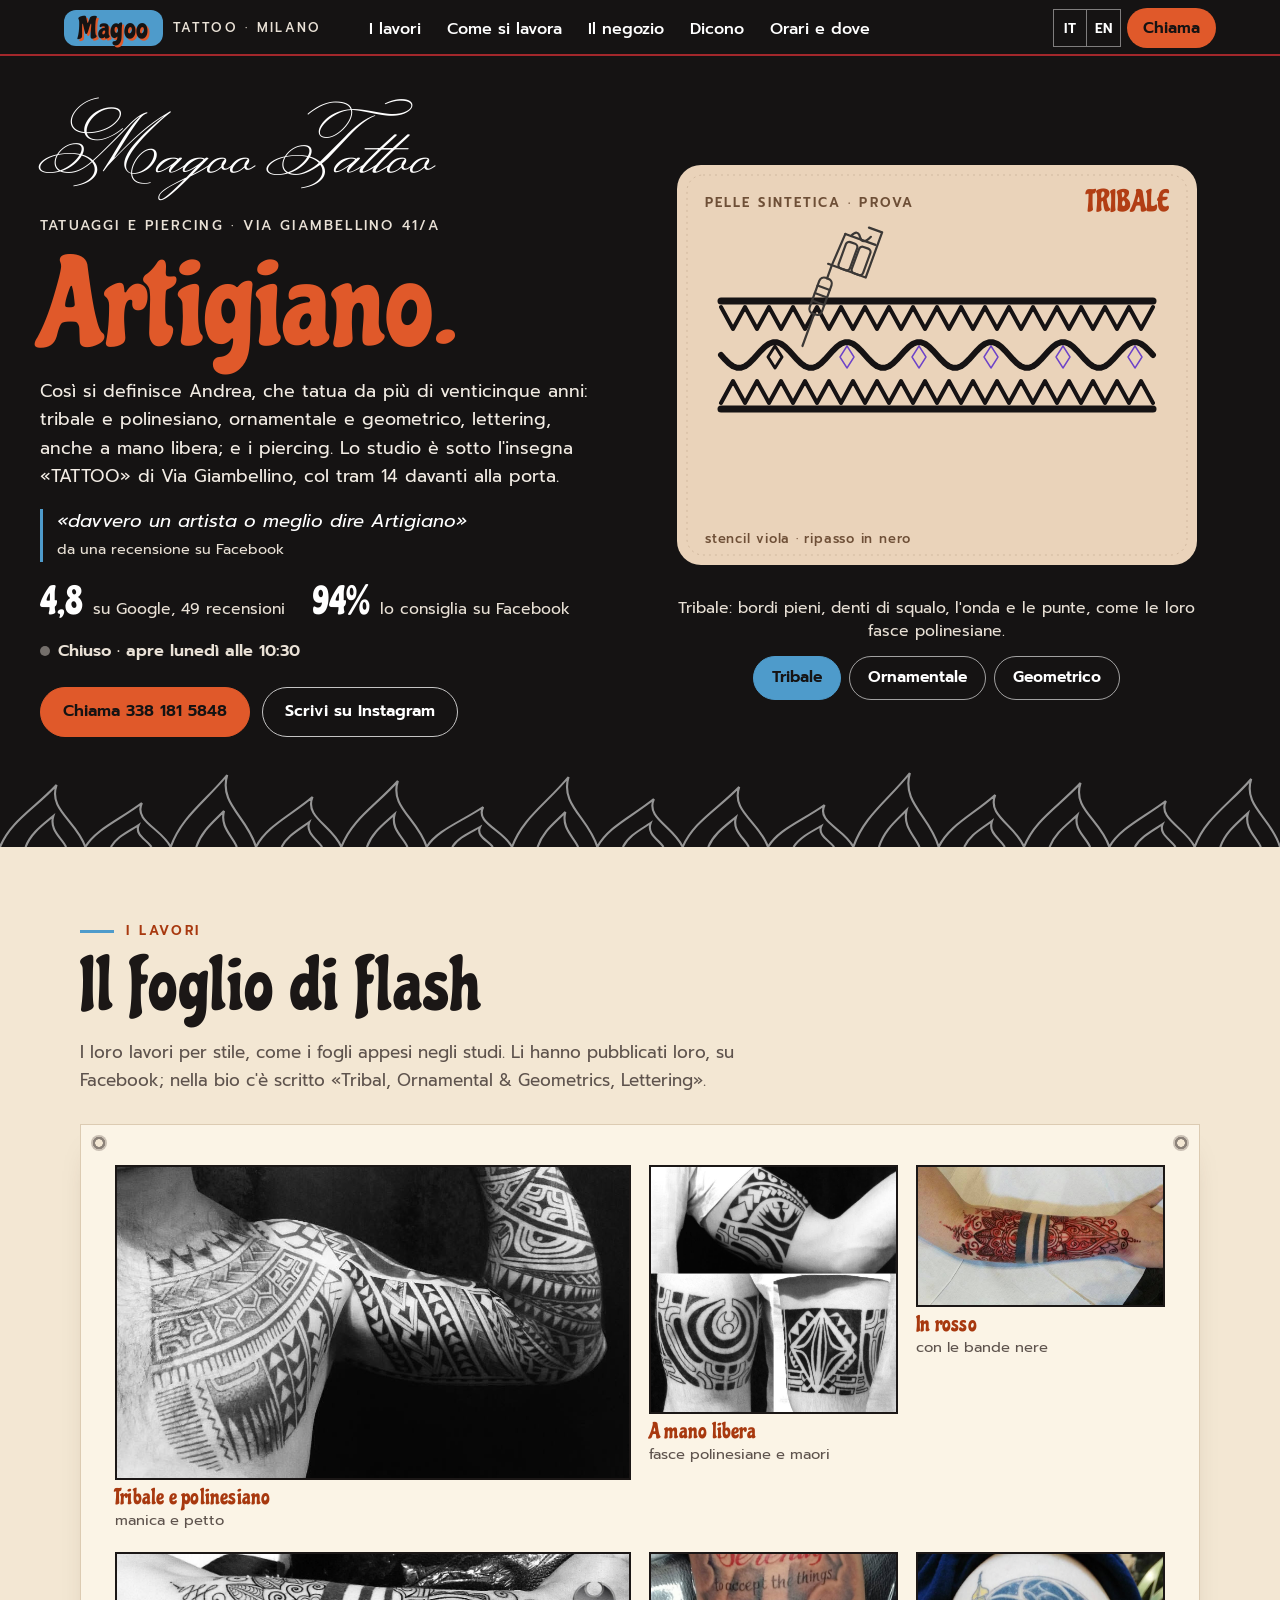
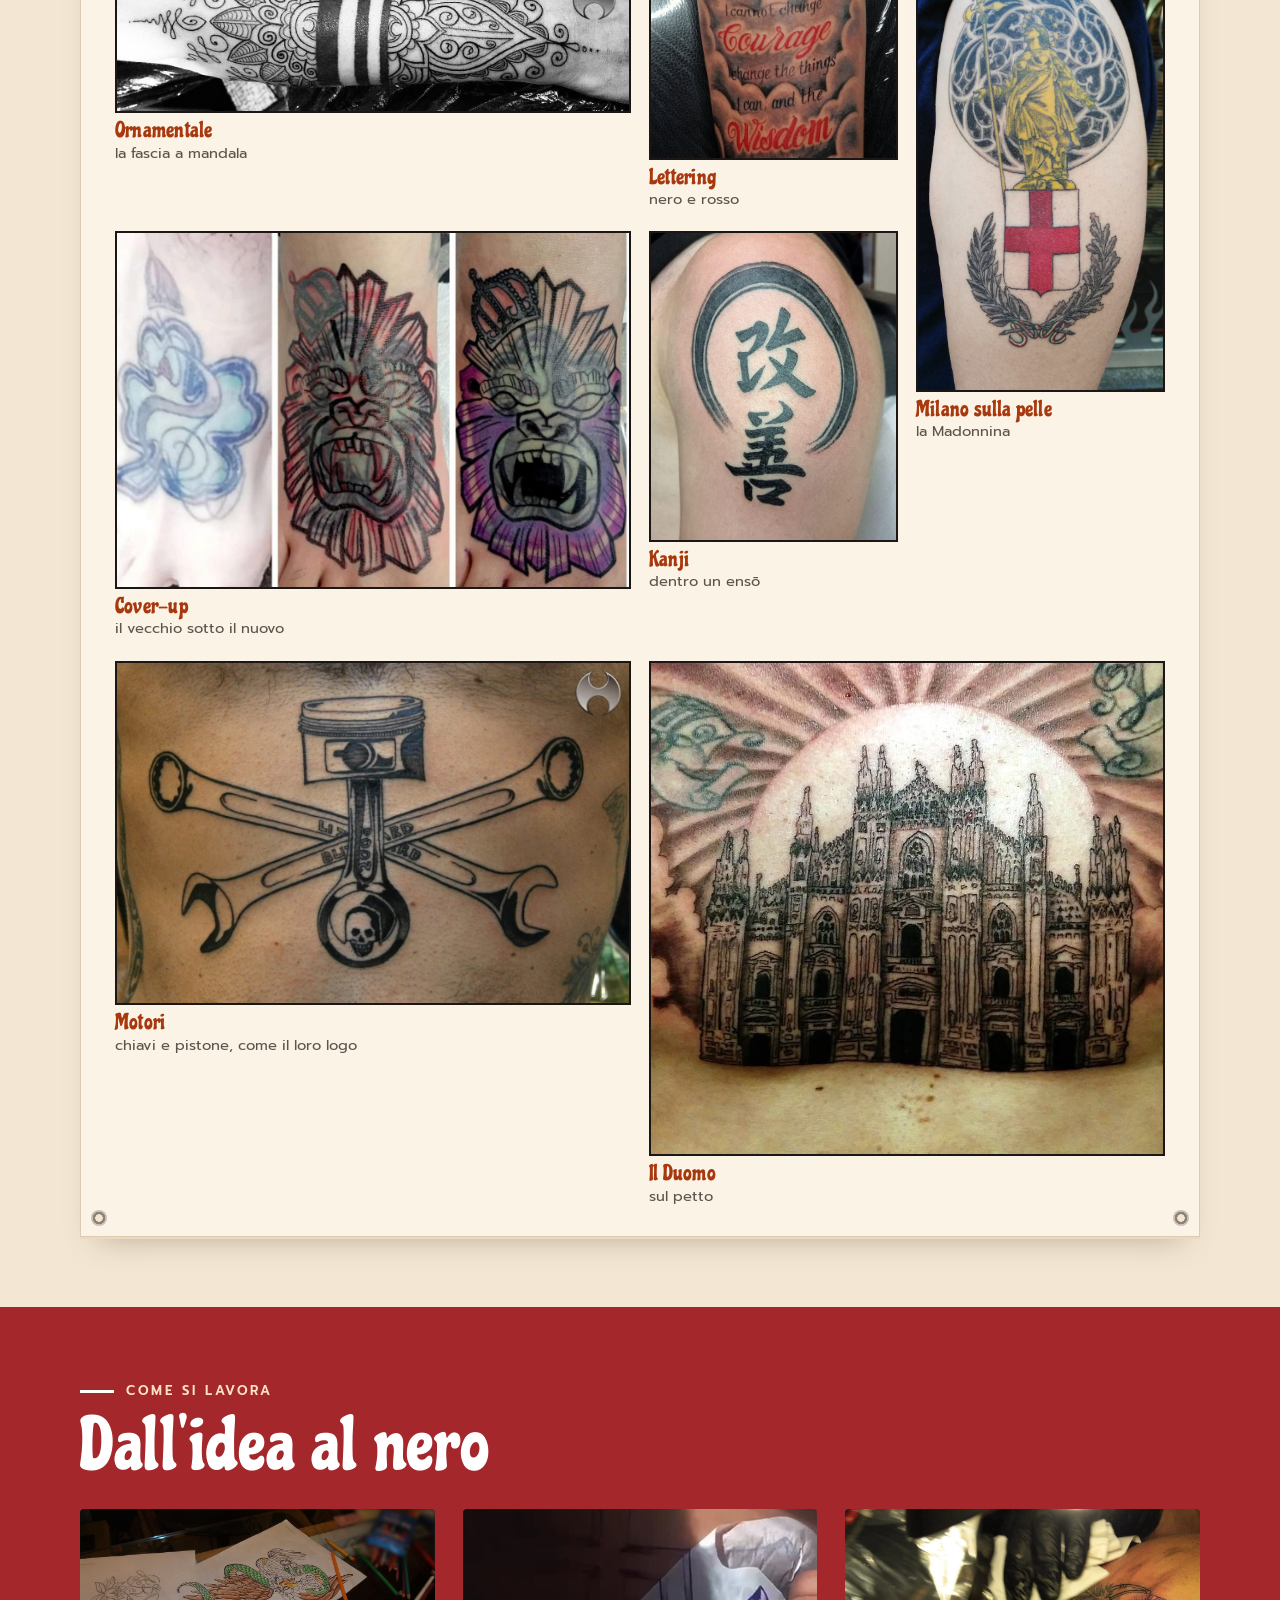
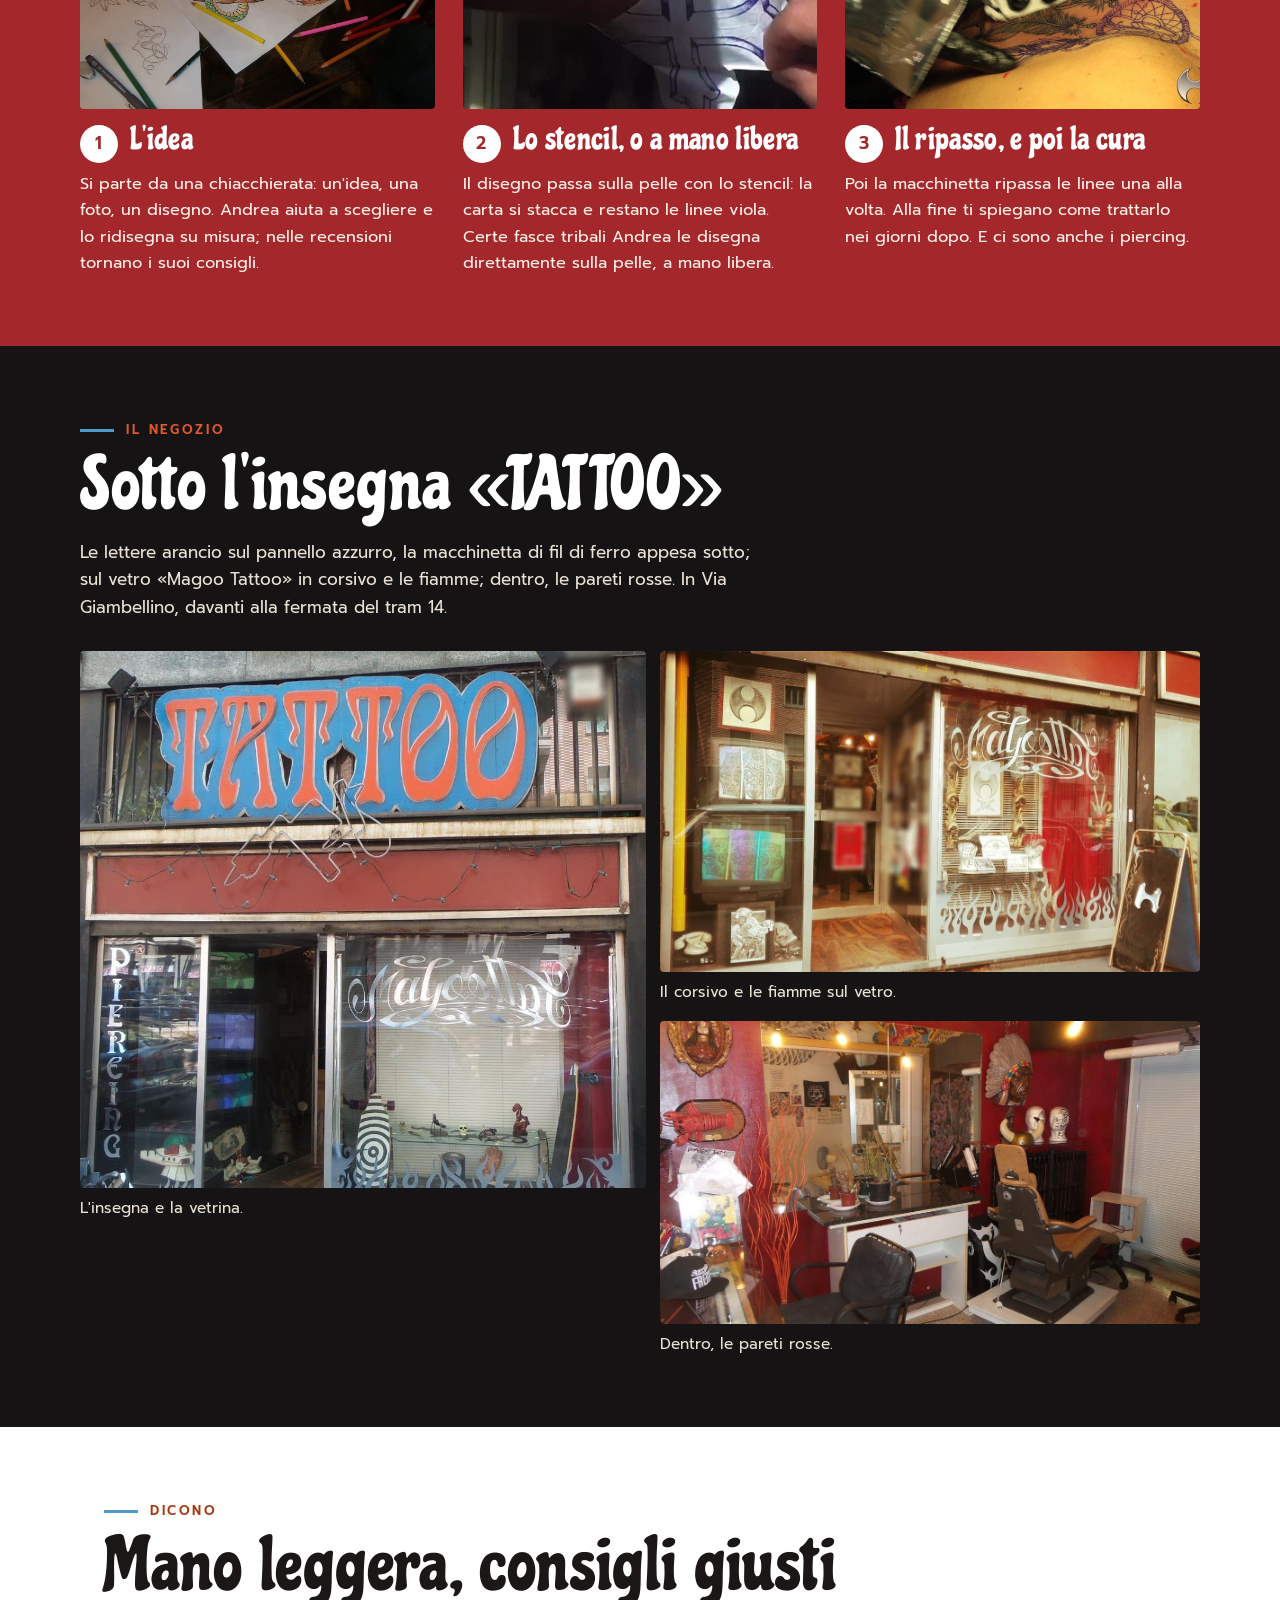
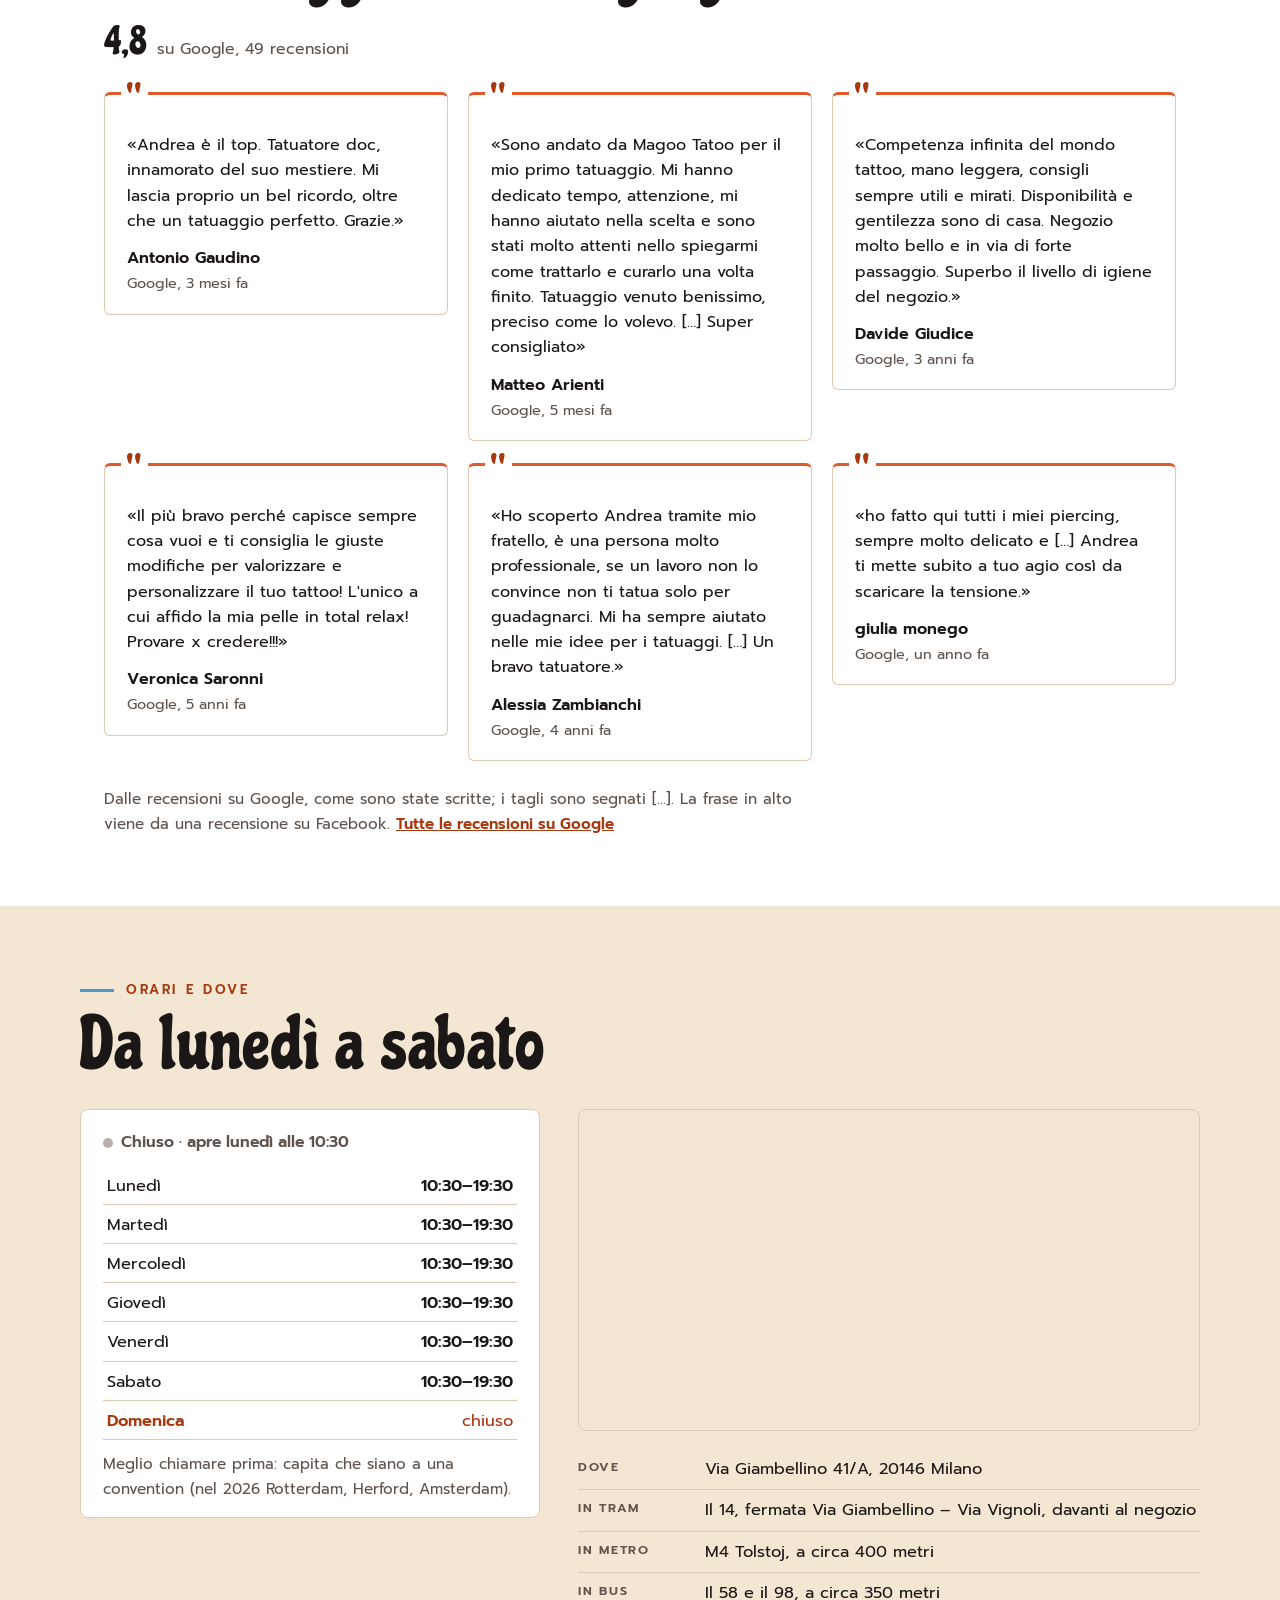
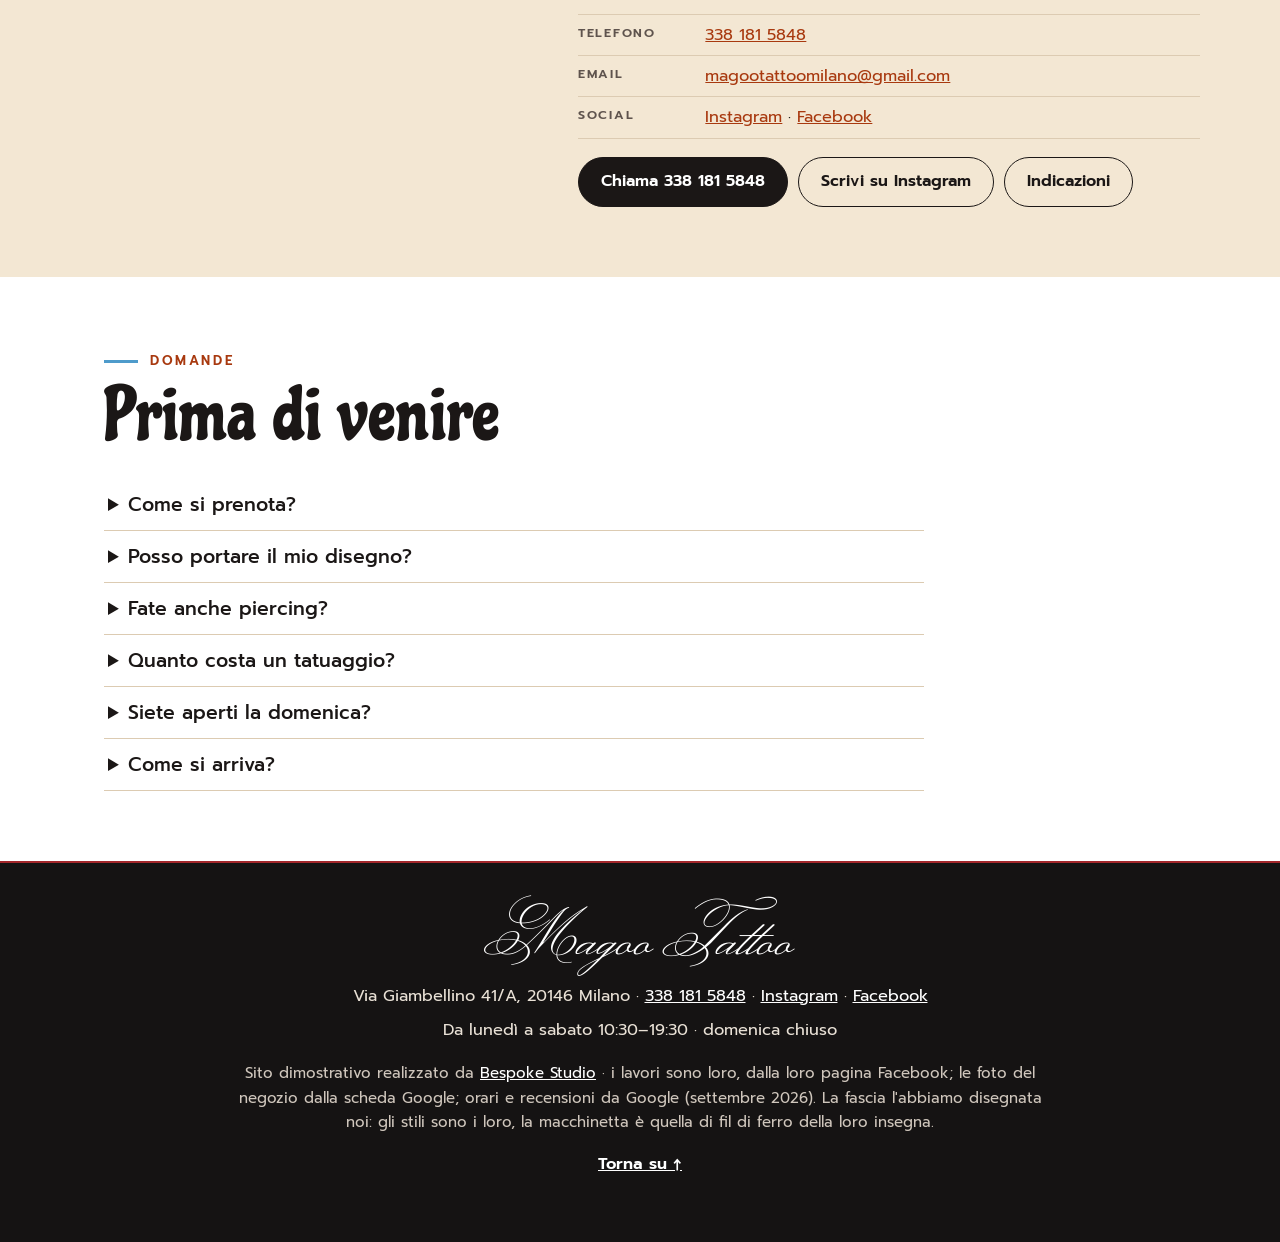
==== index.html @ 29c2ab03 "Magoo Tattoo, Via Giambellino 41/A — dallo stencil al nero Tatuaggi e piercing sul Giambellino, alla" ====
<!DOCTYPE html>
<html lang="it" class="no-js">
<head>
<meta charset="utf-8">
<meta name="viewport" content="width=device-width, initial-scale=1">
<script>(function(){var r=document.documentElement;r.classList.remove('no-js');
/* la firma: finché main.js non parte la fascia resta col solo stencil sotto la carta; se il codice non arriva, dopo 2,5 s è finita (stato finale) */
try{if(!matchMedia('(prefers-reduced-motion: reduce)').matches){r.classList.add('firma-attesa');window.__attesaFascia=setTimeout(function(){r.classList.remove('firma-attesa')},2500)}}catch(e){}})()</script>
<title>Magoo Tattoo — tatuaggi e piercing, Via Giambellino 41/A, Milano</title>
<meta name="description" content="Magoo Tattoo, Via Giambellino 41/A, Milano: tatuaggi tribali e polinesiani, ornamentali e geometrici, lettering, anche a mano libera; e piercing. Google 4,8 su 49 recensioni. Tel. 338 181 5848.">
<link rel="canonical" href="https://rotenzark.github.io/magoo-tattoo-milano/">
<meta property="og:type" content="website">
<meta property="og:title" content="Magoo Tattoo — Artigiano">
<meta property="og:description" content="Tatuaggi e piercing in Via Giambellino 41/A, Milano: tribale, ornamentale e geometrico, lettering, anche a mano libera.">
<meta property="og:image" content="https://rotenzark.github.io/magoo-tattoo-milano/img/og.jpg">
<meta property="og:url" content="https://rotenzark.github.io/magoo-tattoo-milano/">
<meta property="og:locale" content="it_IT">
<meta name="twitter:card" content="summary_large_image">
<meta name="theme-color" content="#151313">
<link rel="icon" href="img/favicon.svg" type="image/svg+xml">
<link rel="icon" href="img/favicon-32.png" sizes="32x32" type="image/png">
<link rel="apple-touch-icon" href="img/apple-touch-icon.png">
<link rel="preconnect" href="https://fonts.googleapis.com">
<link rel="preconnect" href="https://fonts.gstatic.com" crossorigin>
<link href="https://fonts.googleapis.com/css2?family=Chicle&amp;family=Monsieur+La+Doulaise&amp;family=Prompt:ital,wght@0,400;0,500;0,600;1,400&amp;display=swap" rel="stylesheet">
<link rel="stylesheet" href="css/styles.css?v=1">
<script src="https://cdn.jsdelivr.net/npm/gsap@3.12.5/dist/gsap.min.js" defer></script>
<script src="https://cdn.jsdelivr.net/npm/gsap@3.12.5/dist/ScrollTrigger.min.js" defer></script>
<script src="js/main.js?v=1" defer></script>
<script type="application/ld+json">
{"@context":"https://schema.org","@type":"TattooParlor","name":"Magoo Tattoo","description":"Studio di tatuaggi e piercing in Via Giambellino 41/A a Milano: tribale e polinesiano, ornamentale e geometrico, lettering, anche a mano libera.","url":"https://rotenzark.github.io/magoo-tattoo-milano/","image":"https://rotenzark.github.io/magoo-tattoo-milano/img/og.jpg","telephone":"+39 338 181 5848","email":"magootattoomilano@gmail.com","address":{"@type":"PostalAddress","streetAddress":"Via Giambellino 41/A","postalCode":"20146","addressLocality":"Milano","addressRegion":"MI","addressCountry":"IT"},"geo":{"@type":"GeoCoordinates","latitude":45.45032,"longitude":9.14808},"openingHoursSpecification":[{"@type":"OpeningHoursSpecification","dayOfWeek":["Monday","Tuesday","Wednesday","Thursday","Friday","Saturday"],"opens":"10:30","closes":"19:30"}],"aggregateRating":{"@type":"AggregateRating","ratingValue":"4.8","reviewCount":"49","bestRating":"5"},"sameAs":["https://www.instagram.com/magootattoo_milano/","https://www.facebook.com/p/MAGOO-TATTOO-Milano-100068717303103/"]}
</script>
<script type="application/ld+json">
{"@context":"https://schema.org","@type":"FAQPage","mainEntity":[
{"@type":"Question","name":"Come si prenota?","acceptedAnswer":{"@type":"Answer","text":"Al telefono o con un messaggio al 338 181 5848, oppure su Instagram, @magootattoo_milano."}},
{"@type":"Question","name":"Posso portare il mio disegno?","acceptedAnswer":{"@type":"Answer","text":"Sì: si parte da lì e Andrea lo adatta, oppure lo disegna da zero, anche a mano libera."}},
{"@type":"Question","name":"Fate anche piercing?","acceptedAnswer":{"@type":"Answer","text":"Sì, anche piercing: naso, lobo e ombelico sono i più citati nelle recensioni."}},
{"@type":"Question","name":"Quanto costa un tatuaggio?","acceptedAnswer":{"@type":"Answer","text":"Dipende dalla grandezza e dal dettaglio: il prezzo si decide insieme, dopo aver visto l'idea."}},
{"@type":"Question","name":"Siete aperti la domenica?","acceptedAnswer":{"@type":"Answer","text":"No: da lunedì a sabato, dalle 10:30 alle 19:30. Meglio chiamare prima, capita che siano a una convention."}},
{"@type":"Question","name":"Come si arriva?","acceptedAnswer":{"@type":"Answer","text":"In Via Giambellino 41/A: il tram 14 ferma davanti al negozio (Via Giambellino – Via Vignoli); la M4 Tolstoj è a circa 400 metri; passano anche i bus 58 e 98."}}
]}
</script>
</head>
<body>

<a class="salta" href="#contenuto" data-i18n="m.salta">Vai al contenuto</a>

<header class="testata" id="testata">
  <div class="testata__dentro">
    <a class="marchio" href="#inizio" aria-label="Magoo Tattoo: torna all'inizio" data-i18n-aria="m.top">
      <span class="marchio__nome" aria-hidden="true">Magoo</span>
      <span class="marchio__sotto" aria-hidden="true">Tattoo · Milano</span>
    </a>
    <nav id="mainNav" class="voci" aria-label="Le sezioni" data-i18n-aria="m.nav">
      <a href="#stili" data-i18n="n.stili">I lavori</a>
      <a href="#come" data-i18n="n.come">Come si lavora</a>
      <a href="#negozio" data-i18n="n.negozio">Il negozio</a>
      <a href="#dicono" data-i18n="n.dicono">Dicono</a>
      <a href="#orari" data-i18n="n.orari">Orari e dove</a>
    </nav>
    <div class="testata__azioni">
      <div class="lingue" role="group" aria-label="Lingua" data-i18n-aria="m.lingua">
        <button type="button" data-lang="it" aria-pressed="true">IT</button>
        <button type="button" data-lang="en" aria-pressed="false">EN</button>
      </div>
      <a class="chiama" href="tel:+393381815848"><span data-i18n="t.chiama">Chiama</span></a>
      <button id="burger" class="burger" type="button" aria-expanded="false" aria-controls="menuMobile" aria-label="Apri il menu" data-i18n-aria="m.menu"><span></span><span></span><span></span></button>
    </div>
  </div>
</header>

<nav id="menuMobile" class="menu-mobile" hidden aria-label="Le sezioni" data-i18n-aria="m.nav">
  <a href="#stili" data-i18n="n.stili">I lavori</a>
  <a href="#come" data-i18n="n.come">Come si lavora</a>
  <a href="#negozio" data-i18n="n.negozio">Il negozio</a>
  <a href="#dicono" data-i18n="n.dicono">Dicono</a>
  <a href="#orari" data-i18n="n.orari">Orari e dove</a>
  <a href="#domande" data-i18n="n.domande">Domande</a>
  <a class="menu-mobile__tel" href="tel:+393381815848"><span data-i18n="t.chiama">Chiama</span> <span class="intero">338 181 5848</span></a>
</nav>

<main id="contenuto">

  <!-- ══════ L'APERTURA: «Artigiano.», e la fascia dallo stencil al nero ══════ -->
  <section id="inizio" class="apertura" aria-labelledby="titolo">
    <div class="apertura__testo">
      <p class="apertura__scritta" aria-hidden="true">Magoo Tattoo</p>
      <p class="apertura__sopra" data-i18n="h.sopra">Tatuaggi e piercing · Via Giambellino 41/A</p>
      <h1 id="titolo" class="apertura__titolo" data-i18n="h.titolo">Artigiano.</h1>
      <p class="apertura__frase" data-i18n="h.testo">Così si definisce Andrea, che tatua da più di venticinque anni: tribale e polinesiano, ornamentale e geometrico, lettering, anche a mano libera; e i piercing. Lo studio è sotto l&#39;insegna «TATTOO» di Via Giambellino, col tram 14 davanti alla porta.</p>
      <p class="apertura__citazione"><span>«davvero un artista o meglio dire Artigiano»</span> <span class="apertura__chi" data-i18n="h.chi">da una recensione su Facebook</span></p>
      <div class="voti">
        <p class="voto"><b class="voto__n">4,8</b> <span class="voto__su" data-i18n="h.google">su Google, 49 recensioni</span></p>
        <p class="voto"><b class="voto__n">94%</b> <span class="voto__su" data-i18n="h.facebook">lo consiglia su Facebook</span></p>
      </div>
      <p class="stato" id="orarioStato">Lun–sab 10:30–19:30</p>
      <div class="apertura__azioni">
        <a class="bottone bottone--pieno" href="tel:+393381815848"><span data-i18n="t.chiama">Chiama</span>&nbsp;<span class="intero">338 181 5848</span></a>
        <a class="bottone" href="https://www.instagram.com/magootattoo_milano/" target="_blank" rel="noopener" data-i18n="t.instagram">Scrivi su Instagram</a>
      </div>
    </div>
    <div class="apertura__firma">
      <figure class="fascia" id="fascia" data-disegno="0" data-firma="fatta">
        <!--FASCIA--><svg class="fascia__svg" id="fasciaSvg" viewBox="0 0 560 440" role="img" aria-labelledby="fasciaTitolo fasciaDesc">
        <title id="fasciaTitolo" data-i18n="f.titolo">Dallo stencil al nero</title>
        <desc id="fasciaDesc" data-i18n="f.desc">Un foglio di pelle sintetica: la carta dello stencil si stacca e lascia le linee viola di una fascia; una macchinetta disegnata a fil di ferro, come quella appesa alla loro insegna, le ripassa in nero una alla volta.</desc>
        <rect class="fascia__pelle" x="20" y="20" width="520" height="400" rx="24"/>
        <rect class="fascia__bordo" x="30" y="30" width="500" height="380" rx="16"/>
        <text class="fascia__testa" x="48" y="62" data-i18n="f.testa">PELLE SINTETICA · PROVA</text>
        <text class="fascia__nome" data-d="0" x="512" y="66" text-anchor="end" data-i18n="f.n0">TRIBALE</text><text class="fascia__nome" data-d="1" x="512" y="66" text-anchor="end" data-i18n="f.n1">ORNAMENTALE</text><text class="fascia__nome" data-d="2" x="512" y="66" text-anchor="end" data-i18n="f.n2">GEOMETRICO</text>
        <g class="stencil" data-d="0"><path d="M64 156 L496 156"/><path d="M64 264 L496 264"/><path d="M64 162 L76 184 L88 162 L100 184 L112 162 L124 184 L136 162 L148 184 L160 162 L172 184 L184 162 L196 184 L208 162 L220 184 L232 162 L244 184 L256 162 L268 184 L280 162 L292 184 L304 162 L316 184 L328 162 L340 184 L352 162 L364 184 L376 162 L388 184 L400 162 L412 184 L424 162 L436 184 L448 162 L460 184 L472 162 L484 184 L496 162"/><path d="M64 258 L76 236 L88 258 L100 236 L112 258 L124 236 L136 258 L148 236 L160 258 L172 236 L184 258 L196 236 L208 258 L220 236 L232 258 L244 236 L256 258 L268 236 L280 258 L292 236 L304 258 L316 236 L328 258 L340 236 L352 258 L364 236 L376 258 L388 236 L400 258 L412 236 L424 258 L436 236 L448 258 L460 236 L472 258 L484 236 L496 258"/><path d="M64 210 L68 214.4 L72 218.4 L76 221.3 L80 222.8 L84 222.8 L88 221.3 L92 218.4 L96 214.4 L100 210 L104 205.6 L108 201.6 L112 198.7 L116 197.2 L120 197.2 L124 198.7 L128 201.6 L132 205.6 L136 210 L140 214.4 L144 218.4 L148 221.3 L152 222.8 L156 222.8 L160 221.3 L164 218.4 L168 214.4 L172 210 L176 205.6 L180 201.6 L184 198.7 L188 197.2 L192 197.2 L196 198.7 L200 201.6 L204 205.6 L208 210 L212 214.4 L216 218.4 L220 221.3 L224 222.8 L228 222.8 L232 221.3 L236 218.4 L240 214.4 L244 210 L248 205.6 L252 201.6 L256 198.7 L260 197.2 L264 197.2 L268 198.7 L272 201.6 L276 205.6 L280 210 L284 214.4 L288 218.4 L292 221.3 L296 222.8 L300 222.8 L304 221.3 L308 218.4 L312 214.4 L316 210 L320 205.6 L324 201.6 L328 198.7 L332 197.2 L336 197.2 L340 198.7 L344 201.6 L348 205.6 L352 210 L356 214.4 L360 218.4 L364 221.3 L368 222.8 L372 222.8 L376 221.3 L380 218.4 L384 214.4 L388 210 L392 205.6 L396 201.6 L400 198.7 L404 197.2 L408 197.2 L412 198.7 L416 201.6 L420 205.6 L424 210 L428 214.4 L432 218.4 L436 221.3 L440 222.8 L444 222.8 L448 221.3 L452 218.4 L456 214.4 L460 210 L464 205.6 L468 201.6 L472 198.7 L476 197.2 L480 197.2 L484 198.7 L488 201.6 L492 205.6 L496 210"/><path d="M118 201 L125 212 L118 223 L111 212 L118 201"/><path d="M190 201 L197 212 L190 223 L183 212 L190 201"/><path d="M262 201 L269 212 L262 223 L255 212 L262 201"/><path d="M334 201 L341 212 L334 223 L327 212 L334 201"/><path d="M406 201 L413 212 L406 223 L399 212 L406 201"/><path d="M478 201 L485 212 L478 223 L471 212 L478 201"/></g>
        <g class="stencil" data-d="1"><path d="M64 156 L496 156"/><path d="M64 164 L496 164"/><path d="M64 264 L496 264"/><path d="M64 256 L496 256"/><path d="M64 164 L64.6 167.7 L66.3 171.1 L68.9 173.7 L72.3 175.4 L76 176 L79.7 175.4 L83.1 173.7 L85.7 171.1 L87.4 167.7 L88 164 L88.6 167.7 L90.3 171.1 L92.9 173.7 L96.3 175.4 L100 176 L103.7 175.4 L107.1 173.7 L109.7 171.1 L111.4 167.7 L112 164 L112.6 167.7 L114.3 171.1 L116.9 173.7 L120.3 175.4 L124 176 L127.7 175.4 L131.1 173.7 L133.7 171.1 L135.4 167.7 L136 164 L136.6 167.7 L138.3 171.1 L140.9 173.7 L144.3 175.4 L148 176 L151.7 175.4 L155.1 173.7 L157.7 171.1 L159.4 167.7 L160 164 L160.6 167.7 L162.3 171.1 L164.9 173.7 L168.3 175.4 L172 176 L175.7 175.4 L179.1 173.7 L181.7 171.1 L183.4 167.7 L184 164 L184.6 167.7 L186.3 171.1 L188.9 173.7 L192.3 175.4 L196 176 L199.7 175.4 L203.1 173.7 L205.7 171.1 L207.4 167.7 L208 164 L208.6 167.7 L210.3 171.1 L212.9 173.7 L216.3 175.4 L220 176 L223.7 175.4 L227.1 173.7 L229.7 171.1 L231.4 167.7 L232 164 L232.6 167.7 L234.3 171.1 L236.9 173.7 L240.3 175.4 L244 176 L247.7 175.4 L251.1 173.7 L253.7 171.1 L255.4 167.7 L256 164 L256.6 167.7 L258.3 171.1 L260.9 173.7 L264.3 175.4 L268 176 L271.7 175.4 L275.1 173.7 L277.7 171.1 L279.4 167.7 L280 164 L280.6 167.7 L282.3 171.1 L284.9 173.7 L288.3 175.4 L292 176 L295.7 175.4 L299.1 173.7 L301.7 171.1 L303.4 167.7 L304 164 L304.6 167.7 L306.3 171.1 L308.9 173.7 L312.3 175.4 L316 176 L319.7 175.4 L323.1 173.7 L325.7 171.1 L327.4 167.7 L328 164 L328.6 167.7 L330.3 171.1 L332.9 173.7 L336.3 175.4 L340 176 L343.7 175.4 L347.1 173.7 L349.7 171.1 L351.4 167.7 L352 164 L352.6 167.7 L354.3 171.1 L356.9 173.7 L360.3 175.4 L364 176 L367.7 175.4 L371.1 173.7 L373.7 171.1 L375.4 167.7 L376 164 L376.6 167.7 L378.3 171.1 L380.9 173.7 L384.3 175.4 L388 176 L391.7 175.4 L395.1 173.7 L397.7 171.1 L399.4 167.7 L400 164 L400.6 167.7 L402.3 171.1 L404.9 173.7 L408.3 175.4 L412 176 L415.7 175.4 L419.1 173.7 L421.7 171.1 L423.4 167.7 L424 164 L424.6 167.7 L426.3 171.1 L428.9 173.7 L432.3 175.4 L436 176 L439.7 175.4 L443.1 173.7 L445.7 171.1 L447.4 167.7 L448 164 L448.6 167.7 L450.3 171.1 L452.9 173.7 L456.3 175.4 L460 176 L463.7 175.4 L467.1 173.7 L469.7 171.1 L471.4 167.7 L472 164 L472.6 167.7 L474.3 171.1 L476.9 173.7 L480.3 175.4 L484 176 L487.7 175.4 L491.1 173.7 L493.7 171.1 L495.4 167.7 L496 164"/><path d="M64 256 L64.6 252.3 L66.3 248.9 L68.9 246.3 L72.3 244.6 L76 244 L79.7 244.6 L83.1 246.3 L85.7 248.9 L87.4 252.3 L88 256 L88.6 252.3 L90.3 248.9 L92.9 246.3 L96.3 244.6 L100 244 L103.7 244.6 L107.1 246.3 L109.7 248.9 L111.4 252.3 L112 256 L112.6 252.3 L114.3 248.9 L116.9 246.3 L120.3 244.6 L124 244 L127.7 244.6 L131.1 246.3 L133.7 248.9 L135.4 252.3 L136 256 L136.6 252.3 L138.3 248.9 L140.9 246.3 L144.3 244.6 L148 244 L151.7 244.6 L155.1 246.3 L157.7 248.9 L159.4 252.3 L160 256 L160.6 252.3 L162.3 248.9 L164.9 246.3 L168.3 244.6 L172 244 L175.7 244.6 L179.1 246.3 L181.7 248.9 L183.4 252.3 L184 256 L184.6 252.3 L186.3 248.9 L188.9 246.3 L192.3 244.6 L196 244 L199.7 244.6 L203.1 246.3 L205.7 248.9 L207.4 252.3 L208 256 L208.6 252.3 L210.3 248.9 L212.9 246.3 L216.3 244.6 L220 244 L223.7 244.6 L227.1 246.3 L229.7 248.9 L231.4 252.3 L232 256 L232.6 252.3 L234.3 248.9 L236.9 246.3 L240.3 244.6 L244 244 L247.7 244.6 L251.1 246.3 L253.7 248.9 L255.4 252.3 L256 256 L256.6 252.3 L258.3 248.9 L260.9 246.3 L264.3 244.6 L268 244 L271.7 244.6 L275.1 246.3 L277.7 248.9 L279.4 252.3 L280 256 L280.6 252.3 L282.3 248.9 L284.9 246.3 L288.3 244.6 L292 244 L295.7 244.6 L299.1 246.3 L301.7 248.9 L303.4 252.3 L304 256 L304.6 252.3 L306.3 248.9 L308.9 246.3 L312.3 244.6 L316 244 L319.7 244.6 L323.1 246.3 L325.7 248.9 L327.4 252.3 L328 256 L328.6 252.3 L330.3 248.9 L332.9 246.3 L336.3 244.6 L340 244 L343.7 244.6 L347.1 246.3 L349.7 248.9 L351.4 252.3 L352 256 L352.6 252.3 L354.3 248.9 L356.9 246.3 L360.3 244.6 L364 244 L367.7 244.6 L371.1 246.3 L373.7 248.9 L375.4 252.3 L376 256 L376.6 252.3 L378.3 248.9 L380.9 246.3 L384.3 244.6 L388 244 L391.7 244.6 L395.1 246.3 L397.7 248.9 L399.4 252.3 L400 256 L400.6 252.3 L402.3 248.9 L404.9 246.3 L408.3 244.6 L412 244 L415.7 244.6 L419.1 246.3 L421.7 248.9 L423.4 252.3 L424 256 L424.6 252.3 L426.3 248.9 L428.9 246.3 L432.3 244.6 L436 244 L439.7 244.6 L443.1 246.3 L445.7 248.9 L447.4 252.3 L448 256 L448.6 252.3 L450.3 248.9 L452.9 246.3 L456.3 244.6 L460 244 L463.7 244.6 L467.1 246.3 L469.7 248.9 L471.4 252.3 L472 256 L472.6 252.3 L474.3 248.9 L476.9 246.3 L480.3 244.6 L484 244 L487.7 244.6 L491.1 246.3 L493.7 248.9 L495.4 252.3 L496 256"/><path d="M100 193 L103.8 193.4 L107.4 194.7 L110.6 196.7 L113.3 199.4 L115.3 202.6 L116.6 206.2 L117 210 L116.6 213.8 L115.3 217.4 L113.3 220.6 L110.6 223.3 L107.4 225.3 L103.8 226.6 L100 227 L96.2 226.6 L92.6 225.3 L89.4 223.3 L86.7 220.6 L84.7 217.4 L83.4 213.8 L83 210 L83.4 206.2 L84.7 202.6 L86.7 199.4 L89.4 196.7 L92.6 194.7 L96.2 193.4 L100 193"/><path d="M172 193 L175.8 193.4 L179.4 194.7 L182.6 196.7 L185.3 199.4 L187.3 202.6 L188.6 206.2 L189 210 L188.6 213.8 L187.3 217.4 L185.3 220.6 L182.6 223.3 L179.4 225.3 L175.8 226.6 L172 227 L168.2 226.6 L164.6 225.3 L161.4 223.3 L158.7 220.6 L156.7 217.4 L155.4 213.8 L155 210 L155.4 206.2 L156.7 202.6 L158.7 199.4 L161.4 196.7 L164.6 194.7 L168.2 193.4 L172 193"/><path d="M244 193 L247.8 193.4 L251.4 194.7 L254.6 196.7 L257.3 199.4 L259.3 202.6 L260.6 206.2 L261 210 L260.6 213.8 L259.3 217.4 L257.3 220.6 L254.6 223.3 L251.4 225.3 L247.8 226.6 L244 227 L240.2 226.6 L236.6 225.3 L233.4 223.3 L230.7 220.6 L228.7 217.4 L227.4 213.8 L227 210 L227.4 206.2 L228.7 202.6 L230.7 199.4 L233.4 196.7 L236.6 194.7 L240.2 193.4 L244 193"/><path d="M316 193 L319.8 193.4 L323.4 194.7 L326.6 196.7 L329.3 199.4 L331.3 202.6 L332.6 206.2 L333 210 L332.6 213.8 L331.3 217.4 L329.3 220.6 L326.6 223.3 L323.4 225.3 L319.8 226.6 L316 227 L312.2 226.6 L308.6 225.3 L305.4 223.3 L302.7 220.6 L300.7 217.4 L299.4 213.8 L299 210 L299.4 206.2 L300.7 202.6 L302.7 199.4 L305.4 196.7 L308.6 194.7 L312.2 193.4 L316 193"/><path d="M388 193 L391.8 193.4 L395.4 194.7 L398.6 196.7 L401.3 199.4 L403.3 202.6 L404.6 206.2 L405 210 L404.6 213.8 L403.3 217.4 L401.3 220.6 L398.6 223.3 L395.4 225.3 L391.8 226.6 L388 227 L384.2 226.6 L380.6 225.3 L377.4 223.3 L374.7 220.6 L372.7 217.4 L371.4 213.8 L371 210 L371.4 206.2 L372.7 202.6 L374.7 199.4 L377.4 196.7 L380.6 194.7 L384.2 193.4 L388 193"/><path d="M460 193 L463.8 193.4 L467.4 194.7 L470.6 196.7 L473.3 199.4 L475.3 202.6 L476.6 206.2 L477 210 L476.6 213.8 L475.3 217.4 L473.3 220.6 L470.6 223.3 L467.4 225.3 L463.8 226.6 L460 227 L456.2 226.6 L452.6 225.3 L449.4 223.3 L446.7 220.6 L444.7 217.4 L443.4 213.8 L443 210 L443.4 206.2 L444.7 202.6 L446.7 199.4 L449.4 196.7 L452.6 194.7 L456.2 193.4 L460 193"/></g>
        <g class="stencil" data-d="2"><path d="M64 156 L496 156"/><path d="M64 264 L496 264"/><path d="M64 256 L100 164 L136 256 L172 164 L208 256 L244 164 L280 256 L316 164 L352 256 L388 164 L424 256 L460 164 L496 256"/><path d="M64 164 L100 256 L136 164 L172 256 L208 164 L244 256 L280 164 L316 256 L352 164 L388 256 L424 164 L460 256 L496 164"/><path d="M64 210 L496 210"/></g>
        <g class="inchiostro" data-d="0"><path d="M64 156 L496 156" stroke-width="7" pathLength="1" data-j="0"/><path d="M64 264 L496 264" stroke-width="7" pathLength="1" data-j="1"/><path d="M64 162 L76 184 L88 162 L100 184 L112 162 L124 184 L136 162 L148 184 L160 162 L172 184 L184 162 L196 184 L208 162 L220 184 L232 162 L244 184 L256 162 L268 184 L280 162 L292 184 L304 162 L316 184 L328 162 L340 184 L352 162 L364 184 L376 162 L388 184 L400 162 L412 184 L424 162 L436 184 L448 162 L460 184 L472 162 L484 184 L496 162" stroke-width="4" pathLength="1" data-j="2"/><path d="M64 258 L76 236 L88 258 L100 236 L112 258 L124 236 L136 258 L148 236 L160 258 L172 236 L184 258 L196 236 L208 258 L220 236 L232 258 L244 236 L256 258 L268 236 L280 258 L292 236 L304 258 L316 236 L328 258 L340 236 L352 258 L364 236 L376 258 L388 236 L400 258 L412 236 L424 258 L436 236 L448 258 L460 236 L472 258 L484 236 L496 258" stroke-width="4" pathLength="1" data-j="3"/><path d="M64 210 L68 214.4 L72 218.4 L76 221.3 L80 222.8 L84 222.8 L88 221.3 L92 218.4 L96 214.4 L100 210 L104 205.6 L108 201.6 L112 198.7 L116 197.2 L120 197.2 L124 198.7 L128 201.6 L132 205.6 L136 210 L140 214.4 L144 218.4 L148 221.3 L152 222.8 L156 222.8 L160 221.3 L164 218.4 L168 214.4 L172 210 L176 205.6 L180 201.6 L184 198.7 L188 197.2 L192 197.2 L196 198.7 L200 201.6 L204 205.6 L208 210 L212 214.4 L216 218.4 L220 221.3 L224 222.8 L228 222.8 L232 221.3 L236 218.4 L240 214.4 L244 210 L248 205.6 L252 201.6 L256 198.7 L260 197.2 L264 197.2 L268 198.7 L272 201.6 L276 205.6 L280 210 L284 214.4 L288 218.4 L292 221.3 L296 222.8 L300 222.8 L304 221.3 L308 218.4 L312 214.4 L316 210 L320 205.6 L324 201.6 L328 198.7 L332 197.2 L336 197.2 L340 198.7 L344 201.6 L348 205.6 L352 210 L356 214.4 L360 218.4 L364 221.3 L368 222.8 L372 222.8 L376 221.3 L380 218.4 L384 214.4 L388 210 L392 205.6 L396 201.6 L400 198.7 L404 197.2 L408 197.2 L412 198.7 L416 201.6 L420 205.6 L424 210 L428 214.4 L432 218.4 L436 221.3 L440 222.8 L444 222.8 L448 221.3 L452 218.4 L456 214.4 L460 210 L464 205.6 L468 201.6 L472 198.7 L476 197.2 L480 197.2 L484 198.7 L488 201.6 L492 205.6 L496 210" stroke-width="6" pathLength="1" data-j="4"/><path d="M118 201 L125 212 L118 223 L111 212 L118 201" stroke-width="3" pathLength="1" data-j="5"/><path d="M190 201 L197 212 L190 223 L183 212 L190 201" stroke-width="3" pathLength="1" data-j="6"/><path d="M262 201 L269 212 L262 223 L255 212 L262 201" stroke-width="3" pathLength="1" data-j="7"/><path d="M334 201 L341 212 L334 223 L327 212 L334 201" stroke-width="3" pathLength="1" data-j="8"/><path d="M406 201 L413 212 L406 223 L399 212 L406 201" stroke-width="3" pathLength="1" data-j="9"/><path d="M478 201 L485 212 L478 223 L471 212 L478 201" stroke-width="3" pathLength="1" data-j="10"/></g>
        <g class="inchiostro" data-d="1"><path d="M64 156 L496 156" stroke-width="3" pathLength="1" data-j="0" opacity="0"/><path d="M64 164 L496 164" stroke-width="1.8" pathLength="1" data-j="1" opacity="0"/><path d="M64 264 L496 264" stroke-width="3" pathLength="1" data-j="2" opacity="0"/><path d="M64 256 L496 256" stroke-width="1.8" pathLength="1" data-j="3" opacity="0"/><path d="M64 164 L64.6 167.7 L66.3 171.1 L68.9 173.7 L72.3 175.4 L76 176 L79.7 175.4 L83.1 173.7 L85.7 171.1 L87.4 167.7 L88 164 L88.6 167.7 L90.3 171.1 L92.9 173.7 L96.3 175.4 L100 176 L103.7 175.4 L107.1 173.7 L109.7 171.1 L111.4 167.7 L112 164 L112.6 167.7 L114.3 171.1 L116.9 173.7 L120.3 175.4 L124 176 L127.7 175.4 L131.1 173.7 L133.7 171.1 L135.4 167.7 L136 164 L136.6 167.7 L138.3 171.1 L140.9 173.7 L144.3 175.4 L148 176 L151.7 175.4 L155.1 173.7 L157.7 171.1 L159.4 167.7 L160 164 L160.6 167.7 L162.3 171.1 L164.9 173.7 L168.3 175.4 L172 176 L175.7 175.4 L179.1 173.7 L181.7 171.1 L183.4 167.7 L184 164 L184.6 167.7 L186.3 171.1 L188.9 173.7 L192.3 175.4 L196 176 L199.7 175.4 L203.1 173.7 L205.7 171.1 L207.4 167.7 L208 164 L208.6 167.7 L210.3 171.1 L212.9 173.7 L216.3 175.4 L220 176 L223.7 175.4 L227.1 173.7 L229.7 171.1 L231.4 167.7 L232 164 L232.6 167.7 L234.3 171.1 L236.9 173.7 L240.3 175.4 L244 176 L247.7 175.4 L251.1 173.7 L253.7 171.1 L255.4 167.7 L256 164 L256.6 167.7 L258.3 171.1 L260.9 173.7 L264.3 175.4 L268 176 L271.7 175.4 L275.1 173.7 L277.7 171.1 L279.4 167.7 L280 164 L280.6 167.7 L282.3 171.1 L284.9 173.7 L288.3 175.4 L292 176 L295.7 175.4 L299.1 173.7 L301.7 171.1 L303.4 167.7 L304 164 L304.6 167.7 L306.3 171.1 L308.9 173.7 L312.3 175.4 L316 176 L319.7 175.4 L323.1 173.7 L325.7 171.1 L327.4 167.7 L328 164 L328.6 167.7 L330.3 171.1 L332.9 173.7 L336.3 175.4 L340 176 L343.7 175.4 L347.1 173.7 L349.7 171.1 L351.4 167.7 L352 164 L352.6 167.7 L354.3 171.1 L356.9 173.7 L360.3 175.4 L364 176 L367.7 175.4 L371.1 173.7 L373.7 171.1 L375.4 167.7 L376 164 L376.6 167.7 L378.3 171.1 L380.9 173.7 L384.3 175.4 L388 176 L391.7 175.4 L395.1 173.7 L397.7 171.1 L399.4 167.7 L400 164 L400.6 167.7 L402.3 171.1 L404.9 173.7 L408.3 175.4 L412 176 L415.7 175.4 L419.1 173.7 L421.7 171.1 L423.4 167.7 L424 164 L424.6 167.7 L426.3 171.1 L428.9 173.7 L432.3 175.4 L436 176 L439.7 175.4 L443.1 173.7 L445.7 171.1 L447.4 167.7 L448 164 L448.6 167.7 L450.3 171.1 L452.9 173.7 L456.3 175.4 L460 176 L463.7 175.4 L467.1 173.7 L469.7 171.1 L471.4 167.7 L472 164 L472.6 167.7 L474.3 171.1 L476.9 173.7 L480.3 175.4 L484 176 L487.7 175.4 L491.1 173.7 L493.7 171.1 L495.4 167.7 L496 164" stroke-width="2.4" pathLength="1" data-j="4" opacity="0"/><path d="M64 256 L64.6 252.3 L66.3 248.9 L68.9 246.3 L72.3 244.6 L76 244 L79.7 244.6 L83.1 246.3 L85.7 248.9 L87.4 252.3 L88 256 L88.6 252.3 L90.3 248.9 L92.9 246.3 L96.3 244.6 L100 244 L103.7 244.6 L107.1 246.3 L109.7 248.9 L111.4 252.3 L112 256 L112.6 252.3 L114.3 248.9 L116.9 246.3 L120.3 244.6 L124 244 L127.7 244.6 L131.1 246.3 L133.7 248.9 L135.4 252.3 L136 256 L136.6 252.3 L138.3 248.9 L140.9 246.3 L144.3 244.6 L148 244 L151.7 244.6 L155.1 246.3 L157.7 248.9 L159.4 252.3 L160 256 L160.6 252.3 L162.3 248.9 L164.9 246.3 L168.3 244.6 L172 244 L175.7 244.6 L179.1 246.3 L181.7 248.9 L183.4 252.3 L184 256 L184.6 252.3 L186.3 248.9 L188.9 246.3 L192.3 244.6 L196 244 L199.7 244.6 L203.1 246.3 L205.7 248.9 L207.4 252.3 L208 256 L208.6 252.3 L210.3 248.9 L212.9 246.3 L216.3 244.6 L220 244 L223.7 244.6 L227.1 246.3 L229.7 248.9 L231.4 252.3 L232 256 L232.6 252.3 L234.3 248.9 L236.9 246.3 L240.3 244.6 L244 244 L247.7 244.6 L251.1 246.3 L253.7 248.9 L255.4 252.3 L256 256 L256.6 252.3 L258.3 248.9 L260.9 246.3 L264.3 244.6 L268 244 L271.7 244.6 L275.1 246.3 L277.7 248.9 L279.4 252.3 L280 256 L280.6 252.3 L282.3 248.9 L284.9 246.3 L288.3 244.6 L292 244 L295.7 244.6 L299.1 246.3 L301.7 248.9 L303.4 252.3 L304 256 L304.6 252.3 L306.3 248.9 L308.9 246.3 L312.3 244.6 L316 244 L319.7 244.6 L323.1 246.3 L325.7 248.9 L327.4 252.3 L328 256 L328.6 252.3 L330.3 248.9 L332.9 246.3 L336.3 244.6 L340 244 L343.7 244.6 L347.1 246.3 L349.7 248.9 L351.4 252.3 L352 256 L352.6 252.3 L354.3 248.9 L356.9 246.3 L360.3 244.6 L364 244 L367.7 244.6 L371.1 246.3 L373.7 248.9 L375.4 252.3 L376 256 L376.6 252.3 L378.3 248.9 L380.9 246.3 L384.3 244.6 L388 244 L391.7 244.6 L395.1 246.3 L397.7 248.9 L399.4 252.3 L400 256 L400.6 252.3 L402.3 248.9 L404.9 246.3 L408.3 244.6 L412 244 L415.7 244.6 L419.1 246.3 L421.7 248.9 L423.4 252.3 L424 256 L424.6 252.3 L426.3 248.9 L428.9 246.3 L432.3 244.6 L436 244 L439.7 244.6 L443.1 246.3 L445.7 248.9 L447.4 252.3 L448 256 L448.6 252.3 L450.3 248.9 L452.9 246.3 L456.3 244.6 L460 244 L463.7 244.6 L467.1 246.3 L469.7 248.9 L471.4 252.3 L472 256 L472.6 252.3 L474.3 248.9 L476.9 246.3 L480.3 244.6 L484 244 L487.7 244.6 L491.1 246.3 L493.7 248.9 L495.4 252.3 L496 256" stroke-width="2.4" pathLength="1" data-j="5" opacity="0"/><path d="M100 193 L103.8 193.4 L107.4 194.7 L110.6 196.7 L113.3 199.4 L115.3 202.6 L116.6 206.2 L117 210 L116.6 213.8 L115.3 217.4 L113.3 220.6 L110.6 223.3 L107.4 225.3 L103.8 226.6 L100 227 L96.2 226.6 L92.6 225.3 L89.4 223.3 L86.7 220.6 L84.7 217.4 L83.4 213.8 L83 210 L83.4 206.2 L84.7 202.6 L86.7 199.4 L89.4 196.7 L92.6 194.7 L96.2 193.4 L100 193" stroke-width="2.4" pathLength="1" data-j="6" opacity="0"/><path d="M172 193 L175.8 193.4 L179.4 194.7 L182.6 196.7 L185.3 199.4 L187.3 202.6 L188.6 206.2 L189 210 L188.6 213.8 L187.3 217.4 L185.3 220.6 L182.6 223.3 L179.4 225.3 L175.8 226.6 L172 227 L168.2 226.6 L164.6 225.3 L161.4 223.3 L158.7 220.6 L156.7 217.4 L155.4 213.8 L155 210 L155.4 206.2 L156.7 202.6 L158.7 199.4 L161.4 196.7 L164.6 194.7 L168.2 193.4 L172 193" stroke-width="2.4" pathLength="1" data-j="7" opacity="0"/><path d="M244 193 L247.8 193.4 L251.4 194.7 L254.6 196.7 L257.3 199.4 L259.3 202.6 L260.6 206.2 L261 210 L260.6 213.8 L259.3 217.4 L257.3 220.6 L254.6 223.3 L251.4 225.3 L247.8 226.6 L244 227 L240.2 226.6 L236.6 225.3 L233.4 223.3 L230.7 220.6 L228.7 217.4 L227.4 213.8 L227 210 L227.4 206.2 L228.7 202.6 L230.7 199.4 L233.4 196.7 L236.6 194.7 L240.2 193.4 L244 193" stroke-width="2.4" pathLength="1" data-j="8" opacity="0"/><path d="M316 193 L319.8 193.4 L323.4 194.7 L326.6 196.7 L329.3 199.4 L331.3 202.6 L332.6 206.2 L333 210 L332.6 213.8 L331.3 217.4 L329.3 220.6 L326.6 223.3 L323.4 225.3 L319.8 226.6 L316 227 L312.2 226.6 L308.6 225.3 L305.4 223.3 L302.7 220.6 L300.7 217.4 L299.4 213.8 L299 210 L299.4 206.2 L300.7 202.6 L302.7 199.4 L305.4 196.7 L308.6 194.7 L312.2 193.4 L316 193" stroke-width="2.4" pathLength="1" data-j="9" opacity="0"/><path d="M388 193 L391.8 193.4 L395.4 194.7 L398.6 196.7 L401.3 199.4 L403.3 202.6 L404.6 206.2 L405 210 L404.6 213.8 L403.3 217.4 L401.3 220.6 L398.6 223.3 L395.4 225.3 L391.8 226.6 L388 227 L384.2 226.6 L380.6 225.3 L377.4 223.3 L374.7 220.6 L372.7 217.4 L371.4 213.8 L371 210 L371.4 206.2 L372.7 202.6 L374.7 199.4 L377.4 196.7 L380.6 194.7 L384.2 193.4 L388 193" stroke-width="2.4" pathLength="1" data-j="10" opacity="0"/><path d="M460 193 L463.8 193.4 L467.4 194.7 L470.6 196.7 L473.3 199.4 L475.3 202.6 L476.6 206.2 L477 210 L476.6 213.8 L475.3 217.4 L473.3 220.6 L470.6 223.3 L467.4 225.3 L463.8 226.6 L460 227 L456.2 226.6 L452.6 225.3 L449.4 223.3 L446.7 220.6 L444.7 217.4 L443.4 213.8 L443 210 L443.4 206.2 L444.7 202.6 L446.7 199.4 L449.4 196.7 L452.6 194.7 L456.2 193.4 L460 193" stroke-width="2.4" pathLength="1" data-j="11" opacity="0"/></g>
        <g class="inchiostro" data-d="2"><path d="M64 156 L496 156" stroke-width="5" pathLength="1" data-j="0" opacity="0"/><path d="M64 264 L496 264" stroke-width="5" pathLength="1" data-j="1" opacity="0"/><path d="M64 256 L100 164 L136 256 L172 164 L208 256 L244 164 L280 256 L316 164 L352 256 L388 164 L424 256 L460 164 L496 256" stroke-width="3.2" pathLength="1" data-j="2" opacity="0"/><path d="M64 164 L100 256 L136 164 L172 256 L208 164 L244 256 L280 164 L316 256 L352 164 L388 256 L424 164 L460 256 L496 164" stroke-width="3.2" pathLength="1" data-j="3" opacity="0"/><path d="M64 210 L496 210" stroke-width="2" pathLength="1" data-j="4" opacity="0"/></g>
        <g class="carta" id="fasciaCarta" opacity="0">
          <rect class="carta__foglio" x="44" y="132" width="472" height="156" rx="4"/>
          <path class="carta__piega" d="M516 132 l-26 0 l26 22 Z"/>
        </g>
        <text class="fascia__piede" x="48" y="398" data-i18n="f.piede">stencil viola · ripasso in nero</text>
        <g class="macchinetta" id="fasciaMacchina" transform="translate(452 396)">
          <g transform="rotate(20)">
            <path class="macchinetta__filo" d="M0 0 L0 -34"/>
            <rect class="macchinetta__filo" x="-6.5" y="-72" width="13" height="38" rx="5"/>
            <path class="macchinetta__filo" d="M-6.5 -46 H6.5 M-6.5 -54 H6.5 M-6.5 -62 H6.5"/>
            <path class="macchinetta__filo" d="M0 -72 V-86"/>
            <path class="macchinetta__filo" d="M-4 -86 H36 V-134 H22"/>
            <rect class="macchinetta__filo" x="6" y="-114" width="12" height="28" rx="3.5"/>
            <rect class="macchinetta__filo" x="20" y="-114" width="12" height="28" rx="3.5"/>
            <path class="macchinetta__filo" d="M2 -120 H34"/>
            <path class="macchinetta__filo" d="M2 -120 L0 -86"/>
            <path class="macchinetta__filo macchinetta__molla" d="M8 -120 q4 -9 9 -2 q5 7 10 -4"/>
          </g>
        </g>
      </svg><!--/FASCIA-->
        <figcaption class="fascia__didascalia">
          <span class="fascia__d" data-d="0" data-i18n="f.d0">Tribale: bordi pieni, denti di squalo, l&#39;onda e le punte, come le loro fasce polinesiane.</span>
          <span class="fascia__d" data-d="1" data-i18n="f.d1">Ornamentale: smerli e rosoni, come le loro fasce a mandala.</span>
          <span class="fascia__d" data-d="2" data-i18n="f.d2">Geometrico: triangoli che si incrociano e fanno rombi.</span>
        </figcaption>
      </figure>
      <div class="fascia__modi" role="group" aria-label="La fascia da ripassare" data-i18n-aria="f.modi">
        <button type="button" data-disegno="0" aria-pressed="true" data-i18n="f.b0">Tribale</button>
        <button type="button" data-disegno="1" aria-pressed="false" data-i18n="f.b1">Ornamentale</button>
        <button type="button" data-disegno="2" aria-pressed="false" data-i18n="f.b2">Geometrico</button>
      </div>
      <p class="visually-hidden" id="fasciaLeggi" aria-live="polite"></p>
    </div>
    <svg class="apertura__fiamme" viewBox="0 0 1200 90" preserveAspectRatio="none" aria-hidden="true" focusable="false"><path d="M0 90 C10 64 32 52 53 28 C45 53 72 64 80 90 M24 90 C29 76 40 68 50 59 C46 73 58 81 62 90 M80 90 C90 72 112 63 133 46 C125 64 152 72 160 90 M104 90 C109 80 120 75 130 68 C126 78 138 83 142 90 M160 90 C170 60 192 45 213 18 C205 47 232 60 240 90 M184 90 C189 74 200 65 210 54 C206 70 218 79 222 90 M240 90 C250 69 272 59 293 40 C285 60 312 69 320 90 M264 90 C269 79 280 73 290 65 C286 76 298 83 302 90 M320 90 C330 62 352 49 373 24 C365 50 392 62 400 90 M344 90 C349 75 360 67 370 57 C366 72 378 80 382 90 M400 90 C410 73 432 65 453 50 C445 66 472 73 480 90 M424 90 C429 81 440 76 450 70 C446 79 458 84 462 90 M480 90 C490 61 512 47 533 20 C525 48 552 61 560 90 M504 90 C509 74 520 66 530 55 C526 71 538 80 542 90 M560 90 C570 70 592 60 613 42 C605 61 632 70 640 90 M584 90 C589 79 600 73 610 66 C606 77 618 83 622 90 M640 90 C650 65 672 53 693 30 C685 54 712 65 720 90 M664 90 C669 77 680 69 690 60 C686 74 698 81 702 90 M720 90 C730 72 752 64 773 48 C765 65 792 72 800 90 M744 90 C749 81 760 75 770 69 C766 78 778 84 782 90 M800 90 C810 59 832 44 853 16 C845 46 872 59 880 90 M824 90 C829 73 840 64 850 53 C846 70 858 79 862 90 M880 90 C890 68 912 58 933 38 C925 59 952 68 960 90 M904 90 C909 78 920 72 930 64 C926 76 938 82 942 90 M960 90 C970 63 992 50 1013 26 C1005 52 1032 63 1040 90 M984 90 C989 76 1000 68 1010 58 C1006 72 1018 80 1022 90 M1040 90 C1050 71 1072 61 1093 44 C1085 62 1112 71 1120 90 M1064 90 C1069 80 1080 74 1090 67 C1086 77 1098 83 1102 90 M1120 90 C1130 61 1152 48 1173 22 C1165 49 1192 61 1200 90 M1144 90 C1149 75 1160 66 1170 56 C1166 71 1178 80 1182 90"/></svg>
  </section>

  <!-- ══════ IL FOGLIO DI FLASH: i loro lavori per stile ══════ -->
  <section id="stili" class="capitolo capitolo--crema" aria-labelledby="stiliT">
    <p class="etichetta" data-i18n="s.etichetta">I lavori</p>
    <h2 id="stiliT" class="capitolo__titolo" data-i18n="s.titolo">Il foglio di flash</h2>
    <p class="capitolo__sotto" data-i18n="s.sotto">I loro lavori per stile, come i fogli appesi negli studi. Li hanno pubblicati loro, su Facebook; nella bio c&#39;è scritto «Tribal, Ornamental &amp; Geometrics, Lettering».</p>
    <div class="flash">
      <span class="flash__occhiello" aria-hidden="true"></span><span class="flash__occhiello" aria-hidden="true"></span><span class="flash__occhiello" aria-hidden="true"></span><span class="flash__occhiello" aria-hidden="true"></span>
      <ul class="flash__griglia">
        <li class="flash__largo reveal"><figure><button type="button" class="foto" data-full="img/tribale.jpg" aria-label="Ingrandisci la foto" data-i18n-aria="m.ingrandisci"><img src="img/tribale.jpg" width="971" height="590" alt="Una manica e il petto in stile polinesiano, tutto nero: bande di triangoli, onde, punte e spirali." data-i18n-alt="a.tribale"></button><figcaption><b data-i18n="c.tribale">Tribale e polinesiano</b> <span data-i18n="c.tribaled">manica e petto</span></figcaption></figure></li>
        <li class="reveal"><figure><button type="button" class="foto" data-full="img/fasce.jpg" aria-label="Ingrandisci la foto" data-i18n-aria="m.ingrandisci"><img src="img/fasce.jpg" width="960" height="960" alt="Quattro fasce polinesiane e maori sul braccio, in nero." data-i18n-alt="a.fasce"></button><figcaption><b data-i18n="c.fasce">A mano libera</b> <span data-i18n="c.fasced">fasce polinesiane e maori</span></figcaption></figure></li>
        <li class="reveal"><figure><button type="button" class="foto" data-full="img/rossa.jpg" aria-label="Ingrandisci la foto" data-i18n-aria="m.ingrandisci"><img src="img/rossa.jpg" width="960" height="540" alt="La stessa fascia a mandala in rosso, con le bande nere." data-i18n-alt="a.rossa"></button><figcaption><b data-i18n="c.rossa">In rosso</b> <span data-i18n="c.rossad">con le bande nere</span></figcaption></figure></li>
        <li class="flash__largo reveal"><figure><button type="button" class="foto" data-full="img/mandala.jpg" aria-label="Ingrandisci la foto" data-i18n-aria="m.ingrandisci"><img src="img/mandala.jpg" width="1280" height="392" alt="Una fascia ornamentale a mandala sull&#39;avambraccio, con tre bande nere piene." data-i18n-alt="a.mandala"></button><figcaption><b data-i18n="c.mandala">Ornamentale</b> <span data-i18n="c.mandalad">la fascia a mandala</span></figcaption></figure></li>
        <li class="reveal"><figure><button type="button" class="foto" data-full="img/lettering.jpg" aria-label="Ingrandisci la foto" data-i18n-aria="m.ingrandisci"><img src="img/lettering.jpg" width="1170" height="971" alt="Lettering in nero e rosso fra le nuvole, sull&#39;avambraccio." data-i18n-alt="a.lettering"></button><figcaption><b data-i18n="c.lettering">Lettering</b> <span data-i18n="c.letteringd">nero e rosso</span></figcaption></figure></li>
        <li class="flash__alto reveal"><figure><button type="button" class="foto" data-full="img/madonnina.jpg" aria-label="Ingrandisci la foto" data-i18n-aria="m.ingrandisci"><img src="img/madonnina.jpg" width="720" height="1280" alt="La Madonnina dorata su un rosone gotico, sopra lo scudo con la croce rossa di Milano e l&#39;alloro, sulla spalla." data-i18n-alt="a.madonnina"></button><figcaption><b data-i18n="c.madonnina">Milano sulla pelle</b> <span data-i18n="c.madonninad">la Madonnina</span></figcaption></figure></li>
        <li class="flash__largo reveal"><figure><button type="button" class="foto" data-full="img/coverup.jpg" aria-label="Ingrandisci la foto" data-i18n-aria="m.ingrandisci"><img src="img/coverup.jpg" width="1200" height="828" alt="Un cover-up in tre tempi: il vecchio tatuaggio azzurro, il disegno sopra, la maschera finita a colori." data-i18n-alt="a.coverup"></button><figcaption><b data-i18n="c.coverup">Cover-up</b> <span data-i18n="c.coverupd">il vecchio sotto il nuovo</span></figcaption></figure></li>
        <li class="reveal"><figure><button type="button" class="foto" data-full="img/kanji.jpg" aria-label="Ingrandisci la foto" data-i18n-aria="m.ingrandisci"><img src="img/kanji.jpg" width="900" height="1125" alt="Due ideogrammi giapponesi dentro un cerchio a pennello, sulla spalla." data-i18n-alt="a.kanji"></button><figcaption><b data-i18n="c.kanji">Kanji</b> <span data-i18n="c.kanjid">dentro un ensō</span></figcaption></figure></li>
        <li class="flash__largo reveal"><figure><button type="button" class="foto" data-full="img/pistoni.jpg" aria-label="Ingrandisci la foto" data-i18n-aria="m.ingrandisci"><img src="img/pistoni.jpg" width="1200" height="799" alt="Due chiavi inglesi incrociate dietro un pistone con un piccolo teschio, a linea nera." data-i18n-alt="a.pistoni"></button><figcaption><b data-i18n="c.pistoni">Motori</b> <span data-i18n="c.pistonid">chiavi e pistone, come il loro logo</span></figcaption></figure></li>
        <li class="flash__largo reveal"><figure><button type="button" class="foto" data-full="img/duomo.jpg" aria-label="Ingrandisci la foto" data-i18n-aria="m.ingrandisci"><img src="img/duomo.jpg" width="940" height="902" alt="Il Duomo di Milano tatuato sul petto, coi raggi dietro le guglie." data-i18n-alt="a.duomo"></button><figcaption><b data-i18n="c.duomo">Il Duomo</b> <span data-i18n="c.duomod">sul petto</span></figcaption></figure></li>
      </ul>
    </div>
  </section>

  <!-- ══════ COME SI LAVORA ══════ -->
  <section id="come" class="capitolo capitolo--rosso" aria-labelledby="comeT">
    <p class="etichetta" data-i18n="w.etichetta">Come si lavora</p>
    <h2 id="comeT" class="capitolo__titolo" data-i18n="w.titolo">Dall&#39;idea al nero</h2>
    <ol class="passi">
      <li class="passo reveal">
        <figure class="passo__foto"><button type="button" class="foto" data-full="img/disegni.jpg" aria-label="Ingrandisci la foto" data-i18n-aria="m.ingrandisci"><img src="img/disegni.jpg" width="1200" height="675" alt="Sul tavolo, un drago e una carpa colorati a matita e alcuni schizzi a linea, con le matite colorate sparse." data-i18n-alt="a.disegni"></button></figure>
        <h3 class="passo__nome" data-i18n="w.1">L&#39;idea</h3>
        <p data-i18n="w.1t">Si parte da una chiacchierata: un&#39;idea, una foto, un disegno. Andrea aiuta a scegliere e lo ridisegna su misura; nelle recensioni tornano i suoi consigli.</p>
      </li>
      <li class="passo reveal">
        <figure class="passo__foto"><button type="button" class="foto" data-full="img/stencil.jpg" aria-label="Ingrandisci la foto" data-i18n-aria="m.ingrandisci"><img src="img/stencil.jpg" width="640" height="360" alt="Due mani staccano la carta dello stencil dalla pelle: resta il disegno viola di una croce." data-i18n-alt="a.stencil"></button></figure>
        <h3 class="passo__nome" data-i18n="w.2">Lo stencil, o a mano libera</h3>
        <p data-i18n="w.2t">Il disegno passa sulla pelle con lo stencil: la carta si stacca e restano le linee viola. Certe fasce tribali Andrea le disegna direttamente sulla pelle, a mano libera.</p>
      </li>
      <li class="passo reveal">
        <figure class="passo__foto"><button type="button" class="foto" data-full="img/gesto.jpg" aria-label="Ingrandisci la foto" data-i18n-aria="m.ingrandisci"><img src="img/gesto.jpg" width="1200" height="675" alt="Le mani col guanto nero e la macchinetta su un acchiappasogni in lavorazione." data-i18n-alt="a.gesto"></button></figure>
        <h3 class="passo__nome" data-i18n="w.3">Il ripasso, e poi la cura</h3>
        <p data-i18n="w.3t">Poi la macchinetta ripassa le linee una alla volta. Alla fine ti spiegano come trattarlo nei giorni dopo. E ci sono anche i piercing.</p>
      </li>
    </ol>
  </section>

  <!-- ══════ IL NEGOZIO ══════ -->
  <section id="negozio" class="capitolo capitolo--nero" aria-labelledby="negozioT">
    <p class="etichetta" data-i18n="v.etichetta">Il negozio</p>
    <h2 id="negozioT" class="capitolo__titolo" data-i18n="v.titolo">Sotto l&#39;insegna «TATTOO»</h2>
    <p class="capitolo__sotto" data-i18n="v.sotto">Le lettere arancio sul pannello azzurro, la macchinetta di fil di ferro appesa sotto; sul vetro «Magoo Tattoo» in corsivo e le fiamme; dentro, le pareti rosse. In Via Giambellino, davanti alla fermata del tram 14.</p>
    <ul class="galleria">
      <li class="galleria__alta reveal"><figure><button type="button" class="foto" data-full="img/facciata.jpg" aria-label="Ingrandisci la foto" data-i18n-aria="m.ingrandisci"><img src="img/facciata.jpg" width="950" height="900" alt="La facciata: l&#39;insegna TATTOO con le lettere arancio su un pannello azzurro, una macchinetta da tatuaggio di fil di ferro appesa sotto, la vetrina con la scritta Magoo Tattoo in corsivo e le fiamme, la scritta PIERCING in verticale sulla porta." data-i18n-alt="a.facciata"></button><figcaption data-i18n="c.facciata">L&#39;insegna e la vetrina.</figcaption></figure></li>
      <li class="reveal"><figure><button type="button" class="foto" data-full="img/vetrina.jpg" aria-label="Ingrandisci la foto" data-i18n-aria="m.ingrandisci"><img src="img/vetrina.jpg" width="1200" height="713" alt="La vetrina: Magoo Tattoo in corsivo bianco sul vetro, le fiamme in basso, dentro teste di manichino tatuate e disegni tribali." data-i18n-alt="a.vetrina"></button><figcaption data-i18n="c.vetrina">Il corsivo e le fiamme sul vetro.</figcaption></figure></li>
      <li class="reveal"><figure><button type="button" class="foto" data-full="img/interno.jpg" aria-label="Ingrandisci la foto" data-i18n-aria="m.ingrandisci"><img src="img/interno.jpg" width="1200" height="675" alt="Dentro: pareti rosse con le fiamme dipinte, lo specchio, la poltrona da tatuaggio e le teste di manichino." data-i18n-alt="a.interno"></button><figcaption data-i18n="c.interno">Dentro, le pareti rosse.</figcaption></figure></li>
    </ul>
  </section>

  <!-- ══════ DICONO ══════ -->
  <section id="dicono" class="capitolo" aria-labelledby="diconoT">
    <p class="etichetta" data-i18n="d.etichetta">Dicono</p>
    <h2 id="diconoT" class="capitolo__titolo" data-i18n="d.titolo">Mano leggera, consigli giusti</h2>
    <div class="voti voti--centro">
      <p class="voto"><b class="voto__n">4,8</b> <span class="voto__su" data-i18n="d.google">su Google, 49 recensioni</span></p>
    </div>
    <ul class="recensioni">
      <li class="recensione reveal"><p class="recensione__testo">«Andrea è il top. Tatuatore doc, innamorato del suo mestiere. Mi lascia proprio un bel ricordo, oltre che un tatuaggio perfetto. Grazie.»</p><p class="recensione__chi"><b>Antonio Gaudino</b> <span data-i18n="d.g3m">Google, 3 mesi fa</span></p></li>
      <li class="recensione reveal"><p class="recensione__testo">«Sono andato da Magoo Tatoo per il mio primo tatuaggio. Mi hanno dedicato tempo, attenzione, mi hanno aiutato nella scelta e sono stati molto attenti nello spiegarmi come trattarlo e curarlo una volta finito. Tatuaggio venuto benissimo, preciso come lo volevo. […] Super consigliato»</p><p class="recensione__chi"><b>Matteo Arienti</b> <span data-i18n="d.g5m">Google, 5 mesi fa</span></p></li>
      <li class="recensione reveal"><p class="recensione__testo">«Competenza infinita del mondo tattoo, mano leggera, consigli sempre utili e mirati. Disponibilità e gentilezza sono di casa. Negozio molto bello e in via di forte passaggio. Superbo il livello di igiene del negozio.»</p><p class="recensione__chi"><b>Davide Giudice</b> <span data-i18n="d.g3a">Google, 3 anni fa</span></p></li>
      <li class="recensione reveal"><p class="recensione__testo">«Il più bravo perché capisce sempre cosa vuoi e ti consiglia le giuste modifiche per valorizzare e personalizzare il tuo tattoo! L&#39;unico a cui affido la mia pelle in total relax! Provare x credere!!!»</p><p class="recensione__chi"><b>Veronica Saronni</b> <span data-i18n="d.g5a">Google, 5 anni fa</span></p></li>
      <li class="recensione reveal"><p class="recensione__testo">«Ho scoperto Andrea tramite mio fratello, è una persona molto professionale, se un lavoro non lo convince non ti tatua solo per guadagnarci. Mi ha sempre aiutato nelle mie idee per i tatuaggi. […] Un bravo tatuatore.»</p><p class="recensione__chi"><b>Alessia Zambianchi</b> <span data-i18n="d.g4a">Google, 4 anni fa</span></p></li>
      <li class="recensione reveal"><p class="recensione__testo">«ho fatto qui tutti i miei piercing, sempre molto delicato e […] Andrea ti mette subito a tuo agio così da scaricare la tensione.»</p><p class="recensione__chi"><b>giulia monego</b> <span data-i18n="d.g1a">Google, un anno fa</span></p></li>
    </ul>
    <p class="dicono__nota"><span data-i18n="d.nota">Dalle recensioni su Google, come sono state scritte; i tagli sono segnati […]. La frase in alto viene da una recensione su Facebook.</span> <a href="https://www.google.com/maps/search/?api=1&amp;query=Magoo+Tattoo%2C+Via+Giambellino+41%2FA%2C+Milano" target="_blank" rel="noopener" data-i18n="d.tutte">Tutte le recensioni su Google</a></p>
  </section>

  <!-- ══════ ORARI E DOVE ══════ -->
  <section id="orari" class="capitolo capitolo--crema" aria-labelledby="orariT">
    <p class="etichetta" data-i18n="o.etichetta">Orari e dove</p>
    <h2 id="orariT" class="capitolo__titolo" data-i18n="o.titolo">Da lunedì a sabato</h2>
    <div class="orari">
      <div class="settimana-box reveal">
        <p class="stato stato--settimana" id="orarioStato2" aria-hidden="true"></p>
        <table class="settimana">
          <caption class="visually-hidden" data-i18n="o.cap">Orari di apertura</caption>
          <tbody>
            <tr data-day="1"><th scope="row" data-i18n="g.lun">Lunedì</th><td>10:30–19:30</td></tr>
            <tr data-day="2"><th scope="row" data-i18n="g.mar">Martedì</th><td>10:30–19:30</td></tr>
            <tr data-day="3"><th scope="row" data-i18n="g.mer">Mercoledì</th><td>10:30–19:30</td></tr>
            <tr data-day="4"><th scope="row" data-i18n="g.gio">Giovedì</th><td>10:30–19:30</td></tr>
            <tr data-day="5"><th scope="row" data-i18n="g.ven">Venerdì</th><td>10:30–19:30</td></tr>
            <tr data-day="6"><th scope="row" data-i18n="g.sab">Sabato</th><td>10:30–19:30</td></tr>
            <tr data-day="0" class="chiuso"><th scope="row" data-i18n="g.dom">Domenica</th><td data-i18n="g.chiuso">chiuso</td></tr>
          </tbody>
        </table>
        <p class="settimana__nota" data-i18n="o.nota">Meglio chiamare prima: capita che siano a una convention (nel 2026 Rotterdam, Herford, Amsterdam).</p>
      </div>
      <div class="orari__dove">
        <div class="cartina reveal">
          <iframe title="Mappa: Magoo Tattoo, Via Giambellino 41/A, Milano" data-i18n-title="o.mappa" src="https://maps.google.com/maps?q=Magoo%20Tattoo%2C%20Via%20Giambellino%2041%2FA%2C%20Milano&amp;z=16&amp;output=embed" width="600" height="400" loading="lazy" referrerpolicy="no-referrer-when-downgrade"></iframe>
        </div>
        <dl class="indirizzo">
          <div><dt data-i18n="o.dove">Dove</dt><dd data-i18n="o.dovev">Via Giambellino 41/A, 20146 Milano</dd></div>
          <div><dt data-i18n="o.tram">In tram</dt><dd data-i18n="o.tramv">Il 14, fermata Via Giambellino – Via Vignoli, davanti al negozio</dd></div>
          <div><dt data-i18n="o.metro">In metro</dt><dd data-i18n="o.metrov">M4 Tolstoj, a circa 400&nbsp;metri</dd></div>
          <div><dt data-i18n="o.bus">In bus</dt><dd data-i18n="o.busv">Il 58 e il 98, a circa 350&nbsp;metri</dd></div>
          <div><dt data-i18n="o.tel">Telefono</dt><dd><a href="tel:+393381815848" class="intero">338 181 5848</a></dd></div>
          <div><dt data-i18n="o.email">Email</dt><dd><a href="mailto:magootattoomilano@gmail.com">magootattoomilano@gmail.com</a></dd></div>
          <div><dt data-i18n="o.social">Social</dt><dd><a href="https://www.instagram.com/magootattoo_milano/" target="_blank" rel="noopener">Instagram</a> · <a href="https://www.facebook.com/p/MAGOO-TATTOO-Milano-100068717303103/" target="_blank" rel="noopener">Facebook</a></dd></div>
        </dl>
        <p class="orari__azioni"><a class="bottone bottone--pieno" href="tel:+393381815848"><span data-i18n="t.chiama">Chiama</span>&nbsp;<span class="intero">338 181 5848</span></a> <a class="bottone" href="https://www.instagram.com/magootattoo_milano/" target="_blank" rel="noopener" data-i18n="t.instagram">Scrivi su Instagram</a> <a class="bottone" href="https://www.google.com/maps/dir/?api=1&amp;destination=Magoo+Tattoo%2C+Via+Giambellino+41%2FA%2C+Milano" target="_blank" rel="noopener" data-i18n="t.indicazioni">Indicazioni</a></p>
      </div>
    </div>
  </section>

  <!-- ══════ DOMANDE ══════ -->
  <section id="domande" class="capitolo" aria-labelledby="domandeT">
    <p class="etichetta" data-i18n="q.etichetta">Domande</p>
    <h2 id="domandeT" class="capitolo__titolo" data-i18n="q.titolo">Prima di venire</h2>
    <div class="domande">
      <details><summary data-i18n="q.1">Come si prenota?</summary><p data-i18n="q.1r">Al telefono o con un messaggio al 338 181 5848, oppure su Instagram, @magootattoo_milano.</p></details>
      <details><summary data-i18n="q.2">Posso portare il mio disegno?</summary><p data-i18n="q.2r">Sì: si parte da lì e Andrea lo adatta, oppure lo disegna da zero, anche a mano libera.</p></details>
      <details><summary data-i18n="q.3">Fate anche piercing?</summary><p data-i18n="q.3r">Sì, anche piercing: naso, lobo e ombelico sono i più citati nelle recensioni.</p></details>
      <details><summary data-i18n="q.4">Quanto costa un tatuaggio?</summary><p data-i18n="q.4r">Dipende dalla grandezza e dal dettaglio: il prezzo si decide insieme, dopo aver visto l&#39;idea.</p></details>
      <details><summary data-i18n="q.5">Siete aperti la domenica?</summary><p data-i18n="q.5r">No: da lunedì a sabato, dalle 10:30 alle 19:30. Meglio chiamare prima, capita che siano a una convention.</p></details>
      <details><summary data-i18n="q.6">Come si arriva?</summary><p data-i18n="q.6r">In Via Giambellino 41/A: il tram 14 ferma davanti al negozio (Via Giambellino – Via Vignoli); la M4 Tolstoj è a circa 400 metri; passano anche i bus 58 e 98.</p></details>
    </div>
  </section>

</main>

<footer class="piede">
  <div class="piede__dentro">
    <p class="piede__scritta" aria-hidden="true">Magoo Tattoo</p>
    <p class="piede__dove">Via Giambellino 41/A, 20146 Milano · <a href="tel:+393381815848" class="intero">338 181 5848</a> · <a href="https://www.instagram.com/magootattoo_milano/" target="_blank" rel="noopener">Instagram</a> · <a href="https://www.facebook.com/p/MAGOO-TATTOO-Milano-100068717303103/" target="_blank" rel="noopener">Facebook</a></p>
    <p class="piede__orario" data-i18n="f.orario">Da lunedì a sabato 10:30–19:30 · domenica chiuso</p>
    <p class="piede__cred" data-i18n="f.cred">Sito dimostrativo realizzato da <a href="https://bespokestud.io" rel="noopener">Bespoke Studio</a> · i lavori sono loro, dalla loro pagina Facebook; le foto del negozio dalla scheda Google; orari e recensioni da Google (settembre 2026). La fascia l&#39;abbiamo disegnata noi: gli stili sono i loro, la macchinetta è quella di fil di ferro della loro insegna.</p>
    <p><a class="piede__su" href="#inizio" data-i18n="f.su">Torna su ↑</a></p>
  </div>
</footer>

<div id="actionBar" class="action-bar">
  <a href="tel:+393381815848"><span data-i18n="t.chiama">Chiama</span></a>
  <a href="https://www.instagram.com/magootattoo_milano/" target="_blank" rel="noopener"><span data-i18n="t.scrivi">Scrivi</span></a>
</div>

<div id="lightbox" hidden role="dialog" aria-modal="true" aria-label="Foto ingrandita" data-i18n-aria="m.lightbox">
  <button id="lightboxClose" type="button" aria-label="Chiudi" data-i18n-aria="m.chiudi">×</button>
  <img id="lightboxImg" src="" alt="">
</div>

</body>
</html>
---- css/styles.css ----
/* PLUMBING_V 1 — reset tecnico canonico (Toolkit/boilerplate/plumbing.css) */
[hidden] { display: none !important; }
img { max-width: 100%; height: auto; }
@media (prefers-reduced-motion: reduce) {
  *, *::before, *::after { animation-duration: 0.01ms !important; animation-iteration-count: 1 !important; transition-duration: 0.01ms !important; scroll-behavior: auto !important; }
}

/* ══════════ MAGOO TATTOO — «Artigiano.» ══════════
   Via Giambellino 41/A. L'identità è la loro facciata: l'insegna «TATTOO» con le lettere arancio svasate su un pannello azzurro e,
   appesa sotto, una macchinetta di fil di ferro; sul vetro «Magoo Tattoo» in corsivo ornato e le fiamme; dentro le pareti rosse.
   La firma è «dallo stencil al nero» (_mgt_firma.mjs): la carta dello stencil si stacca, la macchinetta ripassa la fascia. */
:root {
  --bianco: #FFFFFF;
  --nero: #151313;
  --nero-2: #221E1D;
  --su-nero: #E9E1D6;
  --crema: #F3E7D3;
  --crema-2: #EADAC0;
  --inchiostro: #1B1716;
  --grigio: #5E534D;
  --riga: #DCCBB2;
  --arancio: #E0592A;
  --arancio-scuro: #A8390F;
  --azzurro: #4E9BCB;
  --rosso: #A3272B;
  --viola: #6D43C9;
  --f-insegna: 'Chicle', 'Impact', 'Arial Narrow', sans-serif;
  --f-corsivo: 'Monsieur La Doulaise', 'Brush Script MT', cursive;
  --f-testo: 'Prompt', 'Segoe UI', Arial, sans-serif;
  --gutter: 16px;
  --testata-h: 64px;
}
@media (min-width: 760px) { :root { --gutter: 24px; } }

*, *::before, *::after { box-sizing: border-box; }
html { scroll-behavior: smooth; -webkit-text-size-adjust: 100%; }
body { margin: 0; color: var(--inchiostro); font: 400 1.02rem/1.62 var(--f-testo); background: var(--bianco); }
a { color: var(--arancio-scuro); }
b, strong { font-weight: 600; }
em { font-style: italic; }
.salta { position: absolute; left: 12px; top: -60px; z-index: 100; padding: 10px 16px; background: #fff; color: var(--inchiostro); font-weight: 600; text-decoration: none; }
.salta:focus { top: 10px; }
.visually-hidden { position: absolute !important; width: 1px; height: 1px; overflow: hidden; clip: rect(0 0 0 0); white-space: nowrap; }
section[id] { scroll-margin-top: calc(var(--testata-h) + 14px); }
.intero { white-space: nowrap; }
:focus-visible { outline: 3px solid var(--azzurro); outline-offset: 2px; }
/* finché i caratteri non arrivano il ripiego è più largo: una parola lunga va a capo invece di uscire (riserva-check, #233) */
h1, h2, h3, .marchio__nome, .apertura__scritta, .piede__scritta { overflow-wrap: anywhere; }

/* ── la testata: nera, «Magoo» con le lettere dell'insegna sul pannello azzurro ── */
.testata { position: sticky; top: 0; z-index: 50; background: var(--nero); color: #fff; }
.testata::after { content: ''; position: absolute; left: 0; right: 0; bottom: 0; height: 2px; background: var(--rosso); }
.testata__dentro { display: flex; align-items: center; gap: 10px; max-width: 1200px; margin: 0 auto; padding: 8px var(--gutter); }
.marchio { display: flex; align-items: center; gap: 10px; min-width: 0; flex: 1 1 auto; color: #fff; text-decoration: none; }
.marchio__nome { padding: 2px 14px 0; border-radius: 12px; background: var(--azzurro); font: 400 1.9rem/1.15 var(--f-insegna); color: var(--nero); text-shadow: 2px 2px 0 var(--arancio); letter-spacing: .02em; }
.marchio__sotto { font: 500 .8rem/1.3 var(--f-testo); letter-spacing: .18em; text-transform: uppercase; color: var(--su-nero); }
.voci { display: none; }
.testata__azioni { margin-left: auto; display: flex; align-items: center; gap: 6px; flex: none; }
.lingue { display: flex; }
.lingue button { min-width: 34px; min-height: 38px; padding: 0 5px; border: 1px solid rgba(255, 255, 255, .45); background: transparent; color: #fff; font: 600 .85rem var(--f-testo); cursor: pointer; }
.lingue button + button { border-left: 0; }
.lingue button.is-on { background: #fff; border-color: #fff; color: var(--nero); }
.chiama { display: none; align-items: center; min-height: 40px; padding: 0 16px; border-radius: 20px; background: var(--arancio); color: var(--nero); font: 600 .98rem var(--f-testo); text-decoration: none; }
.chiama:hover { background: #fff; }
.burger { display: inline-flex; flex-direction: column; justify-content: center; gap: 5px; width: 44px; height: 44px; padding: 10px; border: 1px solid rgba(255, 255, 255, .45); border-radius: 22px; background: transparent; cursor: pointer; }
.burger span { display: block; height: 2px; background: #fff; transition: transform .2s, opacity .2s; }
.burger[aria-expanded="true"] span:nth-child(1) { transform: translateY(7px) rotate(45deg); }
.burger[aria-expanded="true"] span:nth-child(2) { opacity: 0; }
.burger[aria-expanded="true"] span:nth-child(3) { transform: translateY(-7px) rotate(-45deg); }
.menu-mobile { position: fixed; top: var(--testata-h); left: 0; right: 0; z-index: 49; max-height: calc(100vh - var(--testata-h)); overflow-y: auto; padding: 10px var(--gutter) 22px; background: var(--nero); border-top: 2px solid var(--rosso); box-shadow: 0 10px 24px rgba(0, 0, 0, .3); }
.menu-mobile a { display: block; padding: 12px 2px 10px; border-bottom: 1px solid rgba(255, 255, 255, .14); color: #fff; font: 400 2rem/1.15 var(--f-insegna); letter-spacing: .02em; text-decoration: none; }
.menu-mobile__tel { display: flex !important; justify-content: center; gap: 8px; margin-top: 14px; border: 0 !important; border-radius: 24px; background: var(--arancio); color: var(--nero) !important; font: 600 1.08rem var(--f-testo) !important; }
.testata :focus-visible, .apertura :focus-visible, .capitolo--nero :focus-visible, .capitolo--rosso :focus-visible, .piede :focus-visible, .menu-mobile :focus-visible, .action-bar :focus-visible { outline-color: #FFD27A; }

/* ── l'apertura: il nero, il corsivo della vetrina, le fiamme bianche in basso ── */
.apertura { position: relative; display: grid; gap: 34px; padding: 44px max(var(--gutter), calc((100% - 1200px) / 2)) 110px; background: var(--nero); color: #fff; overflow: hidden; }
.apertura__fiamme { position: absolute; left: 0; right: 0; bottom: 0; width: 100%; height: 90px; fill: none; stroke: rgba(255, 255, 255, .55); stroke-width: 2; pointer-events: none; }
.apertura__testo { position: relative; }
/* le code del corsivo (la «g» di Magoo) scendono molto: lo spazio sotto le tiene lontane dalla riga di sotto */
.apertura__scritta { margin: 0 0 20px; font: 400 clamp(3rem, 2rem + 4vw, 4.6rem)/1.2 var(--f-corsivo); color: #fff; }
.apertura__sopra { margin: 0; font: 500 .86rem/1.5 var(--f-testo); letter-spacing: .16em; text-transform: uppercase; color: var(--su-nero); }
.apertura__titolo { margin: 14px 0 14px; font: 400 clamp(4.2rem, 2.4rem + 7vw, 7.6rem)/.92 var(--f-insegna); color: var(--arancio); letter-spacing: .01em; }
.apertura__frase { max-width: 32em; margin: 0 0 18px; font-size: 1.1rem; color: #F2ECE4; }
.apertura__citazione { max-width: 32em; margin: 0 0 20px; padding-left: 14px; border-left: 3px solid var(--azzurro); }
.apertura__citazione span:first-child { display: block; font: italic 400 1.14rem/1.4 var(--f-testo); color: #fff; }
.apertura__chi { display: block; margin-top: 4px; font-size: .9rem; color: var(--su-nero); }
.voti { display: flex; flex-wrap: wrap; gap: 6px 28px; }
.voto { display: flex; flex-wrap: wrap; align-items: baseline; gap: 2px 10px; margin: 0; }
.voto__n { font: 400 2.5rem/1 var(--f-insegna); }
.voto__su { font-size: .98rem; color: var(--grigio); }
.apertura .voto__n { color: #fff; }
.apertura .voto__su { color: var(--su-nero); }
.stato { display: inline-flex; align-items: center; gap: 8px; margin: 16px 0 0; font-weight: 600; color: var(--grigio); }
.stato::before { content: ''; width: 10px; height: 10px; border-radius: 50%; background: currentColor; opacity: .45; flex: none; }
.stato.is-aperto { color: #1E6B3C; }
.stato.is-aperto::before { background: #1E6B3C; opacity: 1; box-shadow: 0 0 0 3px rgba(30, 107, 60, .2); }
.apertura .stato { color: var(--su-nero); }
.apertura .stato.is-aperto { color: #86E3A8; }
.apertura .stato.is-aperto::before { background: #86E3A8; box-shadow: 0 0 0 3px rgba(134, 227, 168, .22); }
.apertura__azioni { display: flex; flex-wrap: wrap; gap: 12px; margin-top: 22px; }
.bottone { display: inline-flex; align-items: center; justify-content: center; min-height: 50px; padding: 0 22px; border: 1.5px solid var(--inchiostro); border-radius: 26px; background: transparent; color: var(--inchiostro); font: 600 1rem/1.1 var(--f-testo); text-decoration: none; transition: background .15s, color .15s, border-color .15s; }
.bottone:hover { background: var(--inchiostro); color: #fff; }
.bottone--pieno { background: var(--inchiostro); color: #fff; }
.bottone--pieno:hover { background: var(--arancio-scuro); border-color: var(--arancio-scuro); }
.apertura .bottone { border-color: rgba(255, 255, 255, .75); color: #fff; }
.apertura .bottone:hover { background: #fff; color: var(--nero); }
.apertura .bottone--pieno { background: var(--arancio); border-color: var(--arancio); color: var(--nero); }
.apertura .bottone--pieno:hover { background: #fff; border-color: #fff; }

/* ── la firma: la fascia sulla pelle sintetica ── */
.apertura__firma { position: relative; display: grid; justify-items: center; align-content: center; }
.fascia { width: 100%; max-width: 560px; margin: 0; -webkit-user-select: none; user-select: none; }
.fascia__didascalia { min-height: 3em; margin: 12px 0 0; font-size: .98rem; line-height: 1.45; color: var(--su-nero); text-align: center; }
.fascia__d { display: none; }
.fascia[data-disegno="0"] .fascia__d[data-d="0"], .fascia[data-disegno="1"] .fascia__d[data-d="1"], .fascia[data-disegno="2"] .fascia__d[data-d="2"] { display: inline; }
.fascia__modi { display: flex; flex-wrap: wrap; justify-content: center; gap: 8px; margin-top: 12px; }
.fascia__modi button { min-height: 44px; padding: 0 18px; border: 1.5px solid rgba(255, 255, 255, .6); border-radius: 22px; background: transparent; color: #fff; font: 600 .98rem/1 var(--f-testo); cursor: pointer; }
.fascia__modi button:hover { border-color: #fff; background: rgba(255, 255, 255, .1); }
.fascia__modi button[aria-pressed="true"] { background: var(--azzurro); border-color: var(--azzurro); color: var(--nero); }
/* senza JS la fascia non cambia: i bottoni restano nascosti col loro posto (#240) */
.no-js .fascia__modi { visibility: hidden; }

/* ── i capitoli ── */
.capitolo { max-width: 1120px; margin: 0 auto; padding: 76px var(--gutter) 70px; }
.capitolo--crema, .capitolo--nero, .capitolo--rosso { max-width: none; padding-left: max(var(--gutter), calc((100% - 1120px) / 2)); padding-right: max(var(--gutter), calc((100% - 1120px) / 2)); }
.capitolo--crema { background: var(--crema); }
.capitolo--nero { background: var(--nero); color: #fff; }
.capitolo--rosso { background: var(--rosso); color: #fff; }
.etichetta { display: flex; align-items: center; gap: 12px; margin: 0; font: 600 .82rem/1.3 var(--f-testo); letter-spacing: .2em; text-transform: uppercase; color: var(--arancio-scuro); }
.etichetta::before { content: ''; width: 34px; height: 3px; background: var(--azzurro); flex: none; }
.capitolo--nero .etichetta { color: var(--arancio); }
.capitolo--rosso .etichetta { color: #FFE2C4; }
.capitolo--rosso .etichetta::before { background: #fff; }
.capitolo__titolo { max-width: 16em; margin: 10px 0 26px; font: 400 clamp(2.8rem, 1.8rem + 3.6vw, 4.6rem)/1 var(--f-insegna); letter-spacing: .01em; text-wrap: balance; }
.capitolo__sotto { max-width: 40em; margin: -10px 0 30px; font-size: 1.06rem; color: var(--grigio); }
.capitolo--nero .capitolo__sotto { color: var(--su-nero); }
figure { margin: 0; }
.foto { display: block; width: 100%; padding: 0; border: 0; background: none; cursor: zoom-in; }
.foto img { display: block; width: 100%; height: auto; }

/* il foglio di flash: carta crema, gli occhielli agli angoli, ogni lavoro nel suo riquadro con l'etichetta */
.flash { position: relative; padding: 34px 18px 26px; background: #FBF4E6; border: 1px solid var(--riga); box-shadow: 0 2px 0 var(--crema-2), 0 18px 30px -18px rgba(60, 40, 20, .35); }
.flash__occhiello { position: absolute; width: 16px; height: 16px; border-radius: 50%; background: radial-gradient(circle, var(--crema) 0 3.5px, #8C8279 4px 6px, #C9BFB3 6.5px 8px); }
.flash__occhiello:nth-child(1) { left: 10px; top: 10px; } .flash__occhiello:nth-child(2) { right: 10px; top: 10px; }
.flash__occhiello:nth-child(3) { left: 10px; bottom: 10px; } .flash__occhiello:nth-child(4) { right: 10px; bottom: 10px; }
.flash__griglia { display: grid; grid-template-columns: repeat(2, minmax(0, 1fr)); grid-auto-flow: dense; gap: 18px 14px; margin: 0; padding: 0; list-style: none; align-items: start; }
.flash__largo { grid-column: 1 / -1; }
.flash__griglia img { border: 2px solid var(--inchiostro); }
.flash__griglia figcaption { margin-top: 6px; line-height: 1.3; }
.flash__griglia figcaption b { display: block; font: 400 1.35rem/1.05 var(--f-insegna); color: var(--arancio-scuro); letter-spacing: .01em; }
.flash__griglia figcaption span { font-size: .92rem; color: var(--grigio); }

/* come si lavora: tre passi sul rosso delle pareti */
.passi { display: grid; gap: 30px; margin: 0; padding: 0; list-style: none; counter-reset: passo; }
.passo { counter-increment: passo; }
.passo__foto { margin-bottom: 14px; }
.passo__foto img { border-radius: 4px; }
.passo__nome { display: flex; align-items: baseline; gap: 12px; margin: 0 0 8px; font: 400 2rem/1.05 var(--f-insegna); letter-spacing: .01em; }
.passo__nome::before { content: counter(passo); display: inline-grid; place-items: center; min-width: 38px; height: 38px; border-radius: 50%; background: #fff; color: var(--rosso); font: 600 1.1rem/1 var(--f-testo); flex: none; }
.passo p { margin: 0; color: #FFF1E8; }

/* il negozio, al buio */
.galleria { display: grid; grid-template-columns: repeat(2, minmax(0, 1fr)); gap: 16px 14px; margin: 0; padding: 0; list-style: none; align-items: start; }
.galleria__alta { grid-column: 1 / -1; }
.galleria img { border-radius: 4px; }
.galleria figcaption { margin-top: 8px; font-size: .96rem; color: var(--su-nero); }

/* dicono */
.voti--centro { margin: -8px 0 30px; }
.recensioni { display: grid; gap: 18px; margin: 0; padding: 0; list-style: none; align-items: start; }
.recensione { position: relative; padding: 38px 22px 18px; background: var(--bianco); border: 1px solid var(--riga); border-top: 3px solid var(--arancio); border-radius: 6px; }
.recensione::before { content: '\201C'; position: absolute; left: 16px; top: -16px; height: 34px; overflow: hidden; padding: 0 6px; background: var(--bianco); font: 400 3.4rem/1 var(--f-insegna); color: var(--arancio-scuro); }
.recensione__testo { margin: 0 0 12px; font-size: 1rem; line-height: 1.58; }
.recensione__chi { margin: 0; font-size: .9rem; color: var(--grigio); }
.recensione__chi b { display: block; font-size: 1rem; color: var(--inchiostro); }
.dicono__nota { max-width: 46em; margin: 26px 0 0; font-size: .95rem; color: var(--grigio); }
.dicono__nota a { font-weight: 600; }

/* orari e dove */
.orari { display: grid; gap: 30px; align-items: start; }
.settimana-box { padding: 20px 22px 16px; background: var(--bianco); border-radius: 8px; border: 1px solid var(--riga); }
.stato--settimana { margin: 0 0 10px; font-size: .98rem; }
.settimana { width: 100%; border-collapse: collapse; }
.settimana th, .settimana td { padding: 9px 4px 8px; border-bottom: 1px solid var(--riga); font: 400 1.02rem/1.3 var(--f-testo); text-align: left; }
.settimana td { text-align: right; font-weight: 600; white-space: nowrap; }
.settimana tr.chiuso th, .settimana tr.chiuso td { color: var(--grigio); font-weight: 400; }
.settimana tr.is-today th { font-weight: 600; color: var(--arancio-scuro); }
.settimana tr.is-today td { color: var(--arancio-scuro); }
.settimana__nota { margin: 12px 0 0; font-size: .95rem; color: var(--grigio); }
.cartina { margin-bottom: 18px; overflow: hidden; border-radius: 8px; border: 1px solid var(--riga); }
.cartina iframe { display: block; width: 100%; height: 320px; border: 0; }
.indirizzo { margin: 0 0 18px; }
.indirizzo div { display: grid; grid-template-columns: 7.2em minmax(0, 1fr); gap: 10px; padding: 7px 0; border-bottom: 1px solid var(--riga); }
.indirizzo dt { font: 600 .78rem/1.7 var(--f-testo); letter-spacing: .14em; text-transform: uppercase; color: var(--grigio); }
.indirizzo dd { margin: 0; overflow-wrap: anywhere; }
.orari__azioni { display: flex; flex-wrap: wrap; gap: 10px; margin: 0; }

/* domande */
.domande { max-width: 820px; }
.domande details { border-bottom: 1px solid var(--riga); }
.domande summary { padding: 14px 4px 12px; font: 500 1.2rem/1.3 var(--f-testo); cursor: pointer; }
.domande details p { max-width: 46em; margin: 0 0 16px; padding: 0 4px; }

/* ── la chiusura: il corsivo della vetrina ── */
.piede { background: var(--nero); color: var(--su-nero); border-top: 2px solid var(--rosso); }
.piede__dentro { max-width: 900px; margin: 0 auto; padding: 44px var(--gutter) 96px; text-align: center; }
.piede__scritta { margin: 0 0 12px; font: 400 3.6rem/1.1 var(--f-corsivo); color: #fff; }
.piede__dove, .piede__orario { margin: 0 0 8px; }
.piede a { color: #FFFFFF; }
.piede__cred { max-width: 54em; margin: 18px auto 10px; font-size: .94rem; color: #CFC6BC; }
.piede__su { font-weight: 600; }

/* ── reveal (plumbing) ── */
.js .reveal { opacity: 0; }
.js .reveal.in-view { opacity: 1; }
html:not(.js) .reveal { opacity: 1; }
.reduced-motion .reveal { opacity: 1 !important; }

/* ── la barra e la lightbox ── */
.action-bar { position: fixed; left: 0; right: 0; bottom: 0; z-index: 40; display: grid; grid-template-columns: 1fr 1fr; background: var(--nero); transform: translateY(100%); transition: transform .25s; }
.action-bar.is-visible { transform: translateY(0); }
.action-bar a { display: flex; align-items: center; justify-content: center; min-height: 54px; color: #fff; font: 600 1.06rem var(--f-testo); text-decoration: none; }
.action-bar a:first-child { background: var(--arancio); color: var(--nero); }
#lightbox { position: fixed; inset: 0; z-index: 90; display: flex; align-items: center; justify-content: center; padding: 24px; background: rgba(21, 19, 19, .96); }
#lightbox[hidden] { display: none !important; }
#lightbox img { width: auto; max-width: min(1400px, 100%); max-height: 88vh; }
#lightboxClose { position: absolute; top: 14px; right: 16px; width: 48px; height: 48px; border: 1px solid rgba(255, 255, 255, .6); border-radius: 50%; background: transparent; color: #fff; font-size: 32px; line-height: 1; cursor: pointer; }

/* ── le larghezze ── */
@media (max-width: 359px) {
  .testata__dentro { gap: 6px; }
  .marchio__nome { font-size: 1.55rem; padding: 2px 10px 0; }
  .lingue button { min-width: 31px; }
}
@media (max-width: 479px) {
  .marchio__sotto { display: none; }
  .fascia__modi { gap: 6px; }
  .fascia__modi button { padding: 0 12px; font-size: .92rem; }
}
@media (min-width: 560px) {
  .chiama { display: inline-flex; }
  .flash { padding: 40px 34px 30px; }
  .flash__griglia { grid-template-columns: repeat(3, minmax(0, 1fr)); }
  .flash__largo { grid-column: span 2; }
  .flash__alto { grid-row: span 2; }
}
@media (min-width: 760px) {
  .action-bar { display: none; }
  .piede__dentro { padding-bottom: 48px; }
  .passi { grid-template-columns: repeat(3, minmax(0, 1fr)); gap: 28px; }
  .galleria { grid-template-columns: minmax(0, 1.05fr) minmax(0, 1fr); grid-template-rows: auto auto; }
  .galleria__alta { grid-column: 1; grid-row: 1 / span 2; }
  .recensioni { grid-template-columns: 1fr 1fr; gap: 22px 20px; }
  .orari { grid-template-columns: minmax(0, .85fr) minmax(0, 1.15fr); gap: 38px; }
}
@media (min-width: 1040px) {
  :root { --testata-h: 68px; }
  .testata__dentro { gap: 16px; }
  .marchio { flex: none; }
  .voci { display: flex; flex-wrap: wrap; gap: 4px 24px; margin-left: 30px; }
  .voci a { padding: 4px 1px 2px; color: #fff; font: 500 1rem var(--f-testo); text-decoration: none; }
  .voci a:hover, .voci a[aria-current="true"] { color: var(--arancio); text-decoration: underline; text-decoration-thickness: 2px; text-underline-offset: 7px; }
  .burger { display: none; }
  .apertura { grid-template-columns: minmax(0, .95fr) minmax(0, 1.05fr); align-items: center; gap: 44px; padding-top: 52px; }
  .flash__griglia { grid-template-columns: repeat(4, minmax(0, 1fr)); gap: 22px 18px; }
  .recensioni { grid-template-columns: repeat(3, 1fr); }
}

/*FASCIA*/
/* la fascia — generata da _mgt_firma.mjs: non modificare a mano */
.fascia__svg { display: block; width: 100%; height: auto; overflow: visible; }
.fascia__pelle { fill: #EAD3BA; }
.fascia__bordo { fill: none; stroke: rgba(122, 90, 65, .22); stroke-width: 1; stroke-dasharray: 2 4; }
.fascia__testa { font: 600 13px/1 var(--f-testo); letter-spacing: .16em; fill: #6E4F37; }
.fascia__nome { font: 400 30px/1 var(--f-insegna); fill: #B23E14; opacity: 0; }
.fascia__piede { font: 500 13px/1 var(--f-testo); letter-spacing: .06em; fill: #6E4F37; }
.fascia[data-disegno="0"] .fascia__nome[data-d="0"], .fascia[data-disegno="1"] .fascia__nome[data-d="1"], .fascia[data-disegno="2"] .fascia__nome[data-d="2"] { opacity: 1; }
.stencil { display: none; }
.stencil path { fill: none; stroke: #6D43C9; stroke-width: 1.4; stroke-linecap: round; stroke-linejoin: round; }
.fascia[data-disegno="0"] .stencil[data-d="0"], .fascia[data-disegno="1"] .stencil[data-d="1"], .fascia[data-disegno="2"] .stencil[data-d="2"] { display: inline; }
.inchiostro path { fill: none; stroke: #161314; stroke-linecap: round; stroke-linejoin: round; }
.carta__foglio { fill: #F6F3FC; fill-opacity: .8; stroke: #CFC6EC; stroke-width: 1; }
.carta__piega { fill: #DCD4F2; }
.macchinetta__filo { fill: none; stroke: #3B3836; stroke-width: 2.2; stroke-linecap: round; stroke-linejoin: round; }
.firma-attesa .inchiostro path { opacity: 0; }
.firma-attesa .carta { opacity: 1; }
/*/FASCIA*/
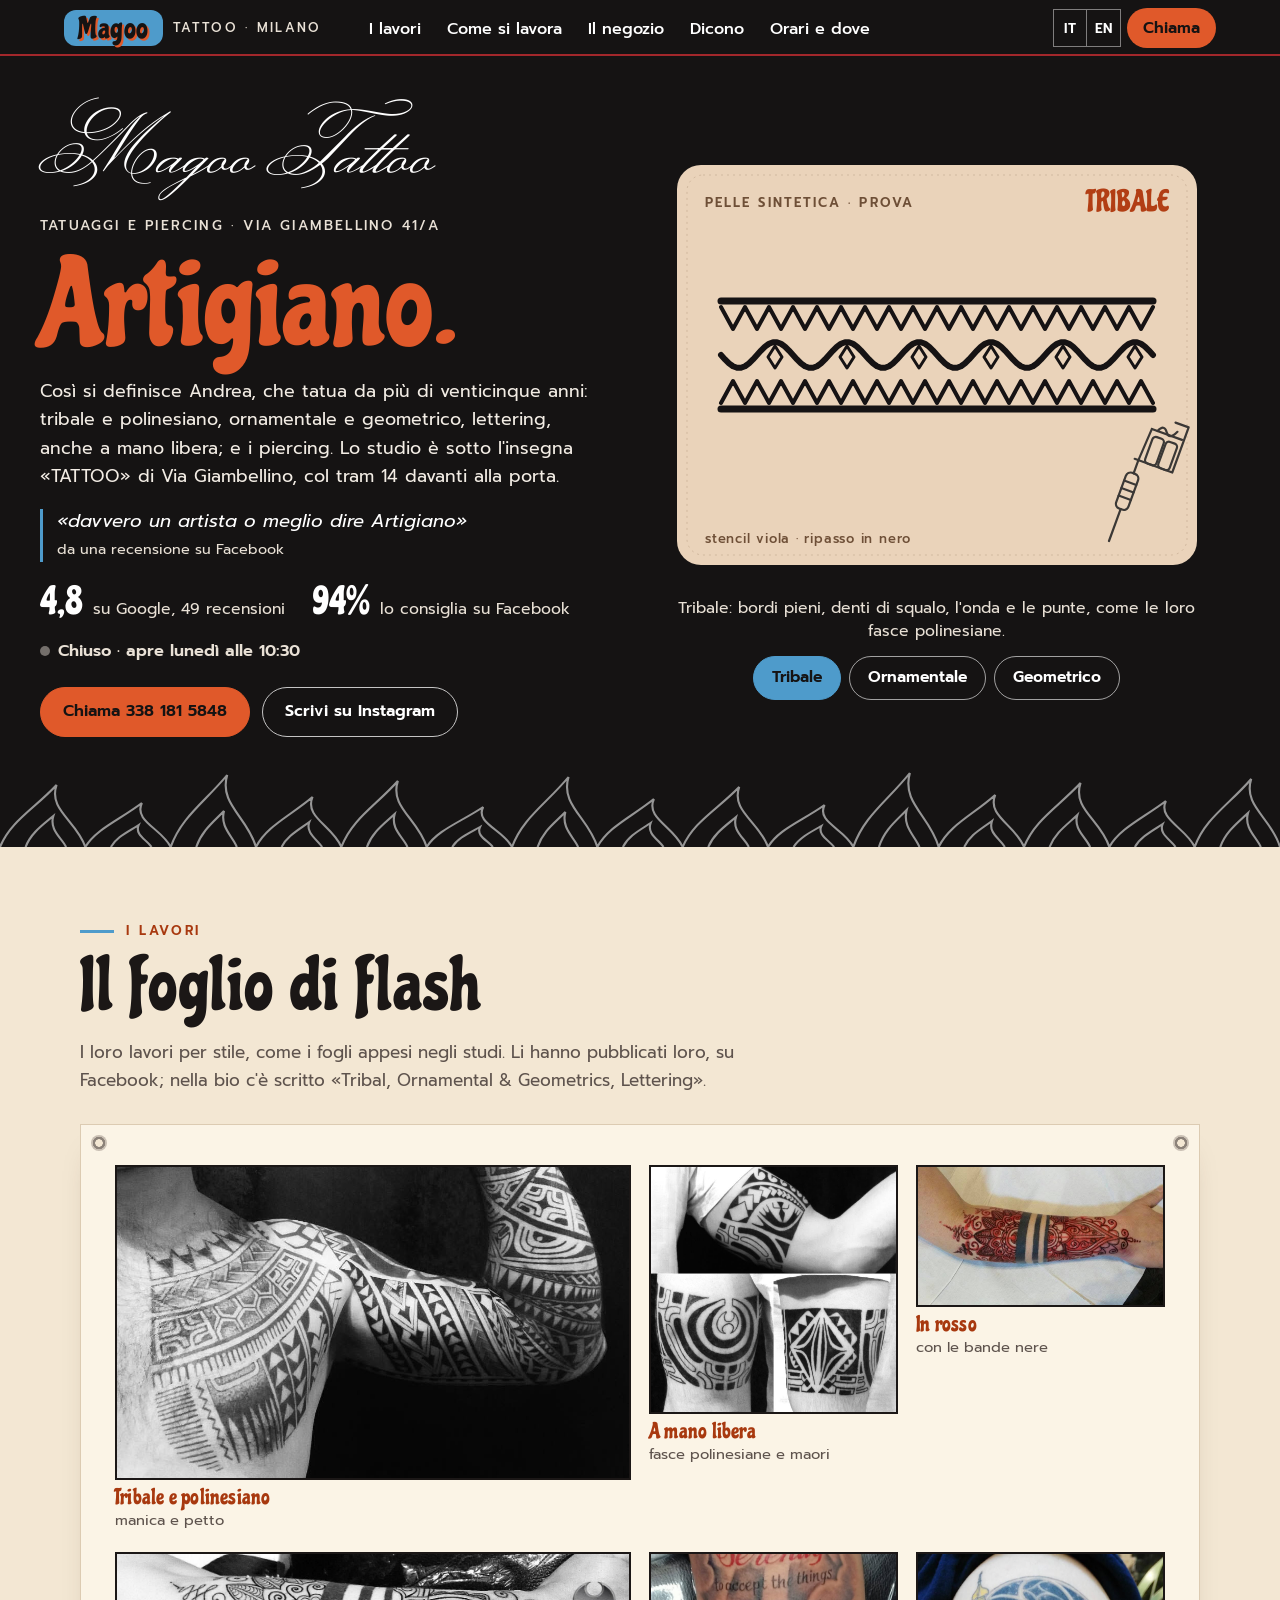
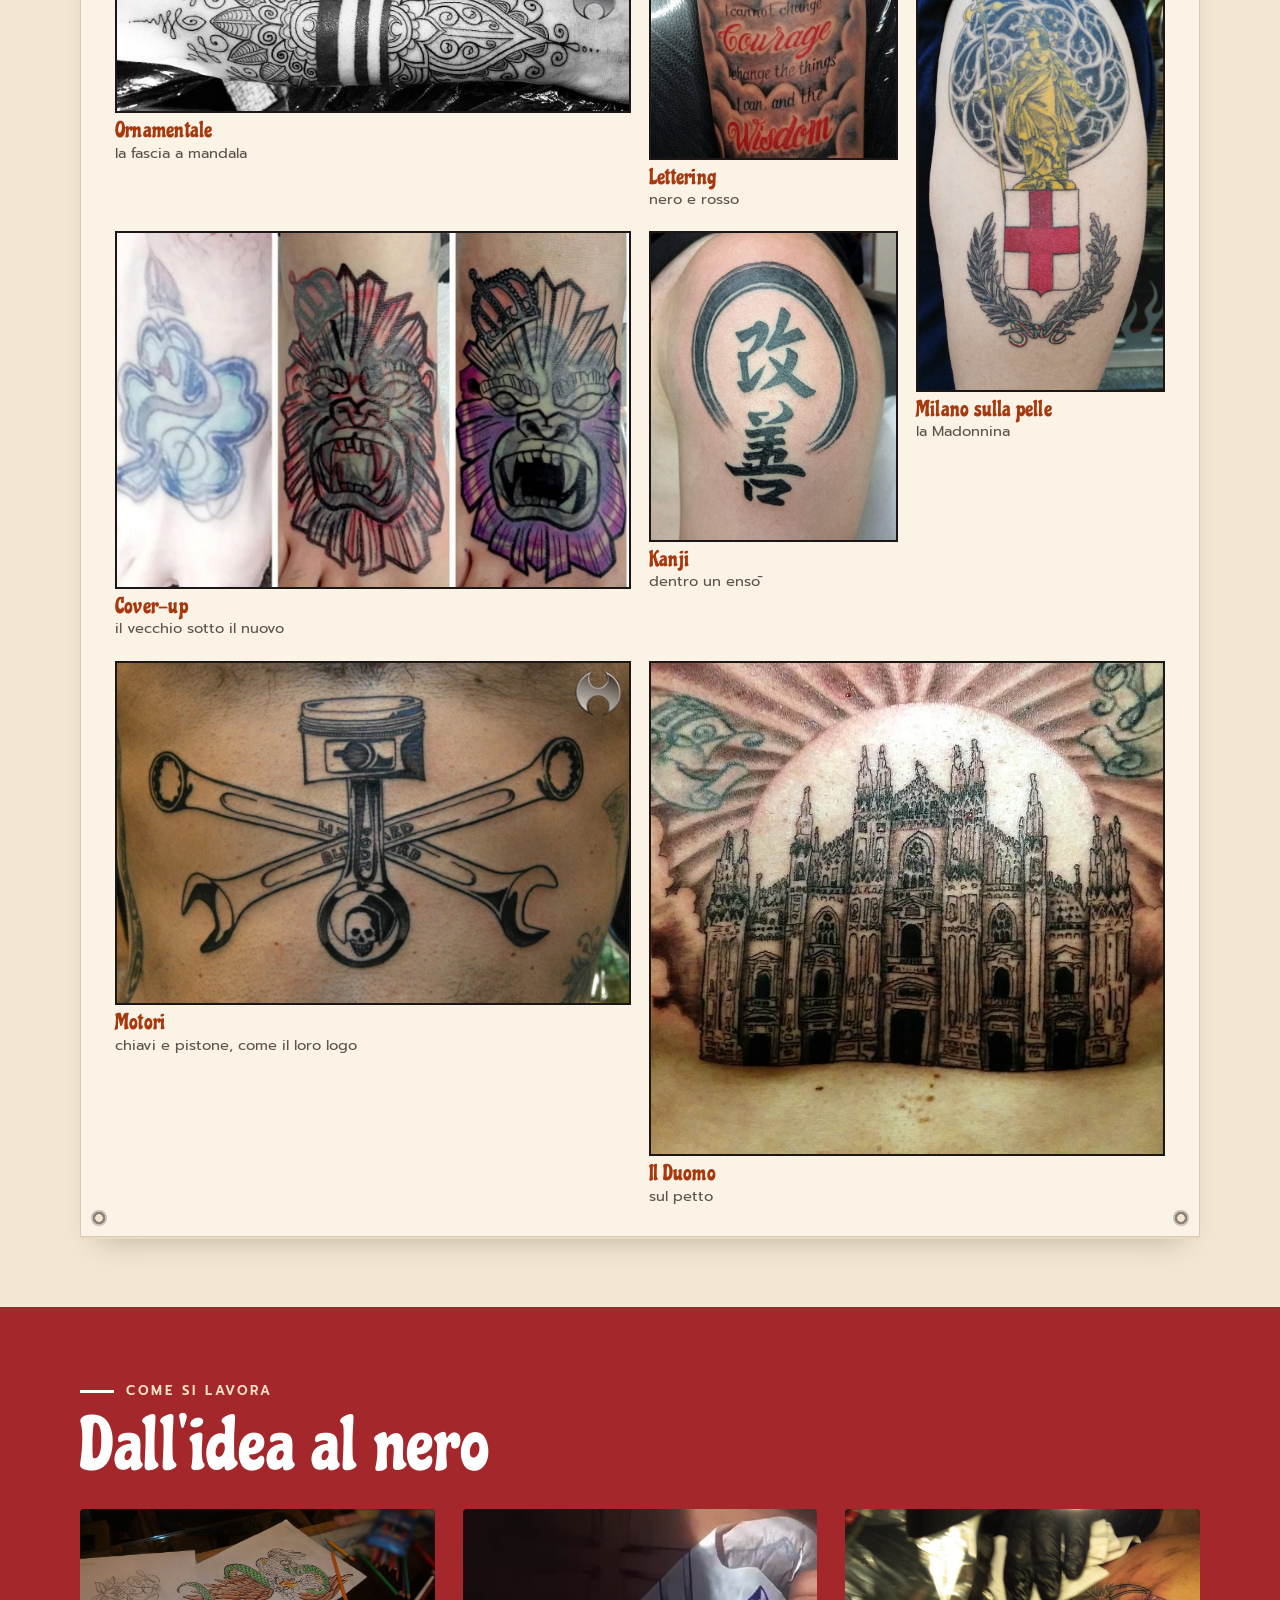
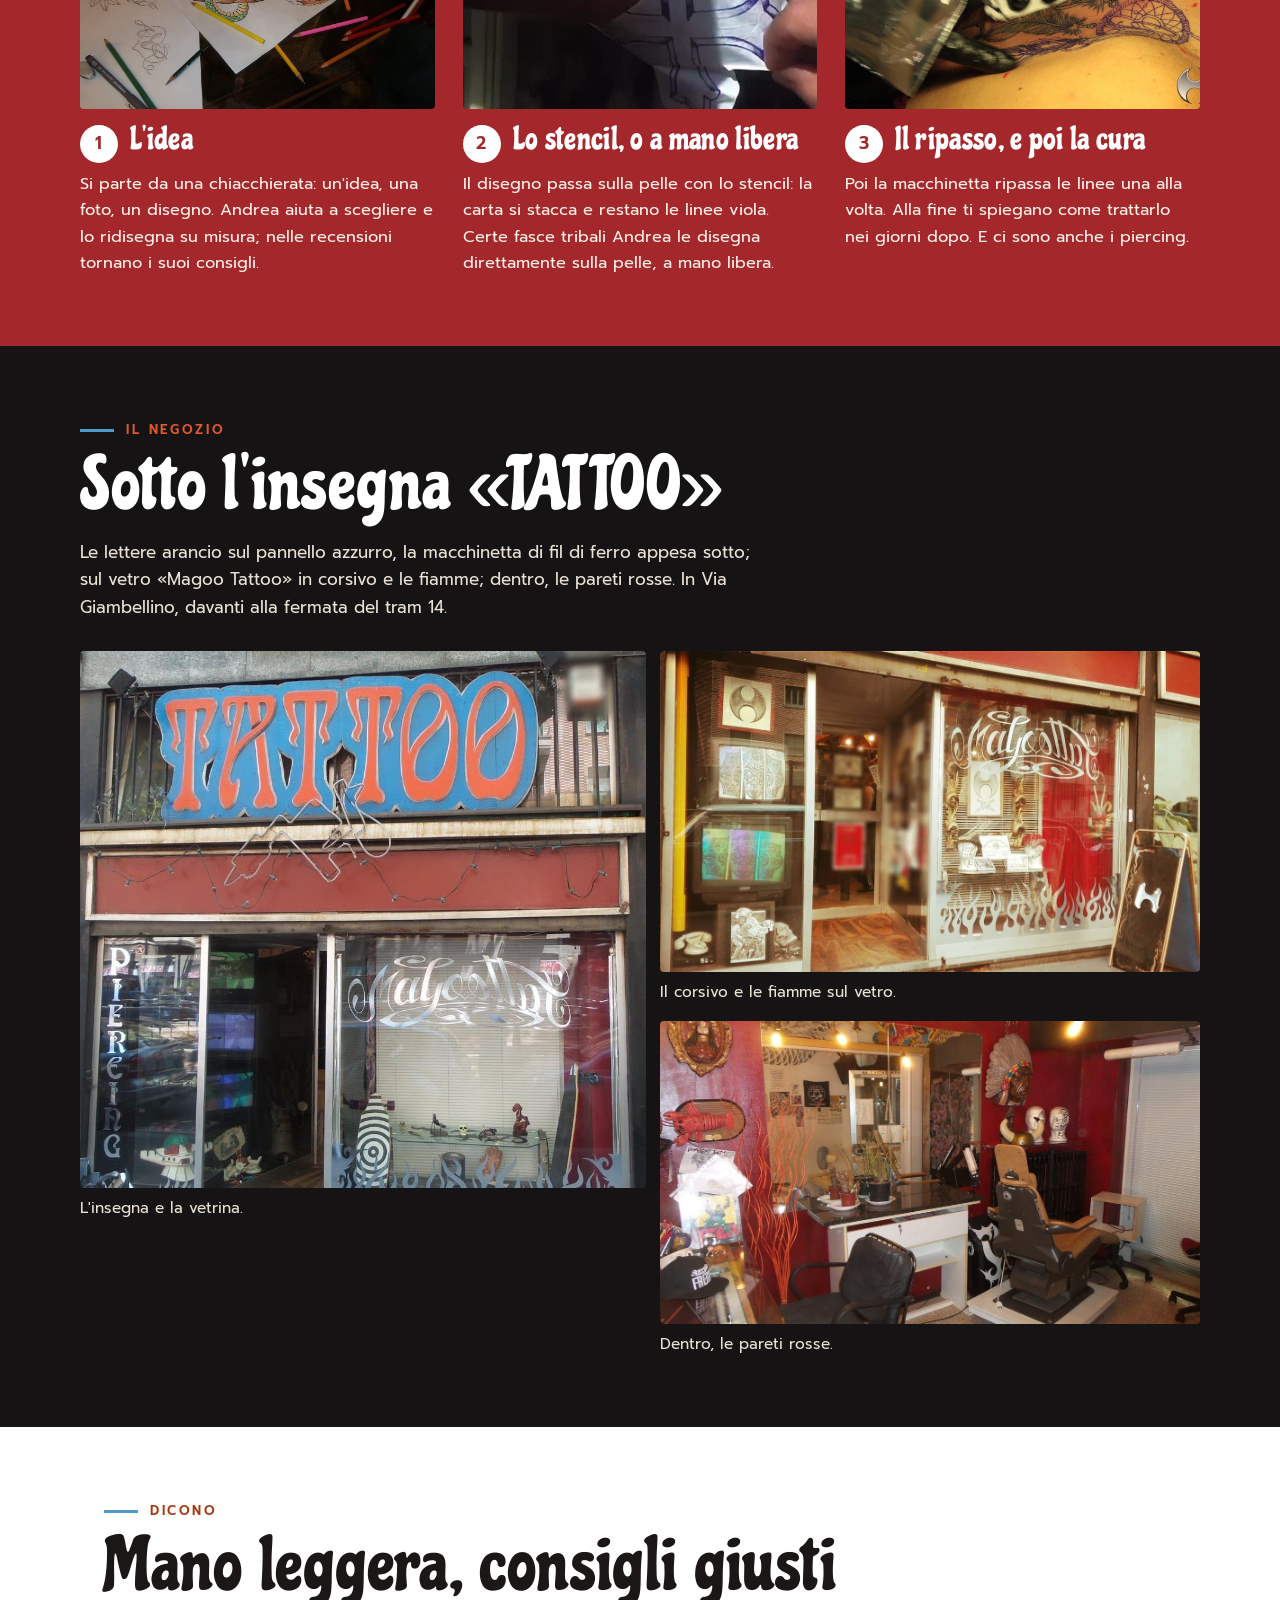
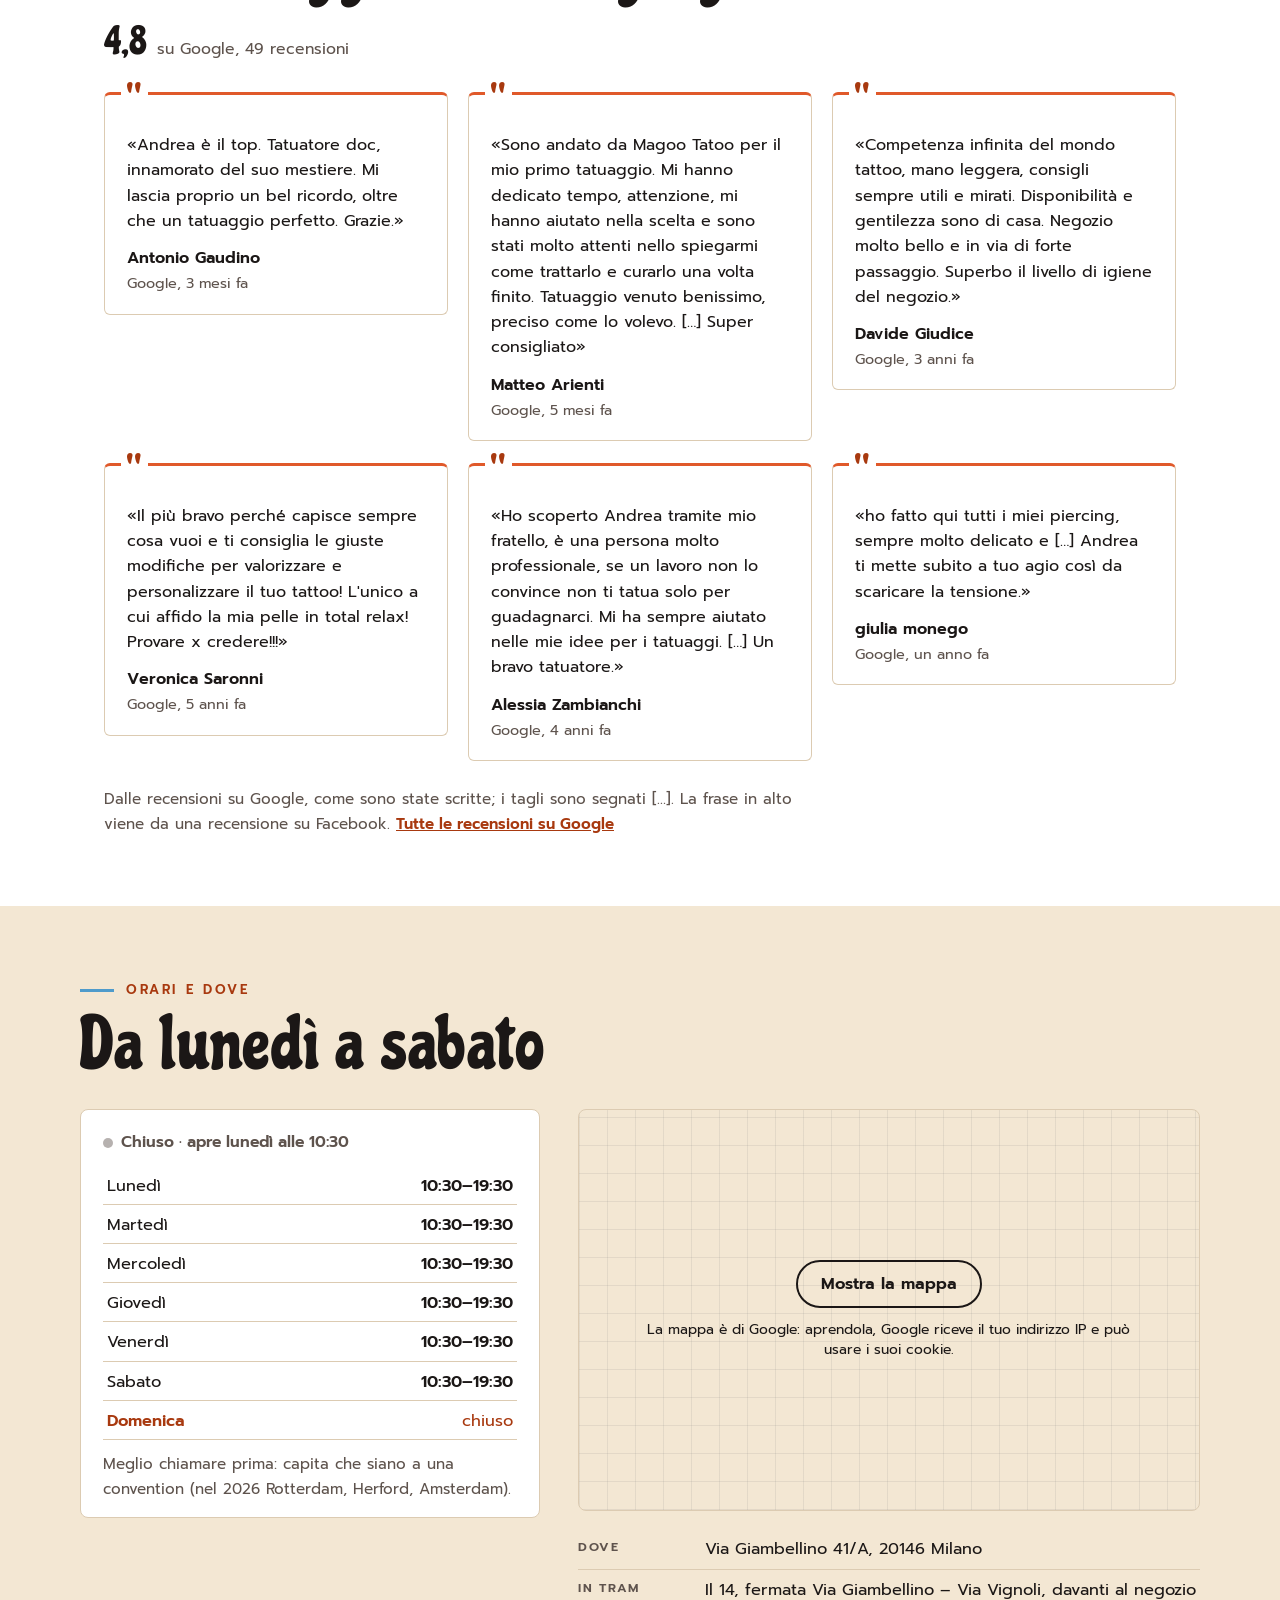
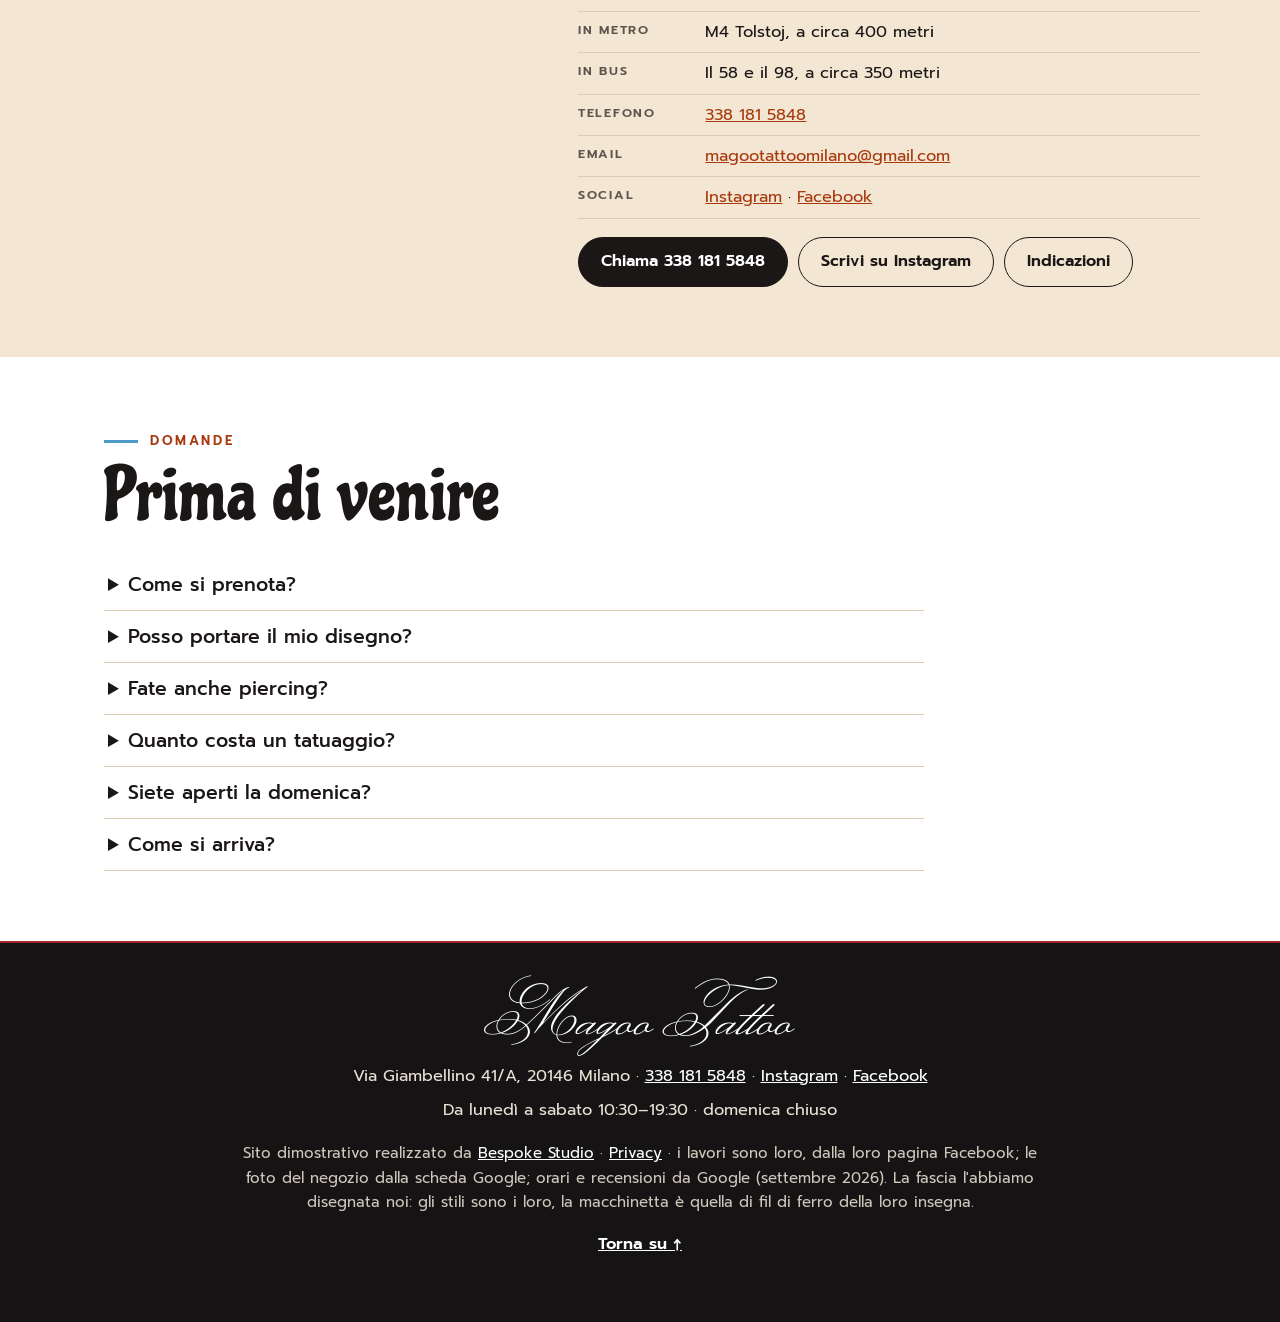
==== commit 6f52db98: "Privacy e pulizia: caratteri sul sito, mappa al clic, informativa, noindex - caratteri copiati nel s" ====
--- a/index.html
+++ b/index.html
@@ -3,6 +3,7 @@
 <head>
 <meta charset="utf-8">
 <meta name="viewport" content="width=device-width, initial-scale=1">
+<meta name="robots" content="noindex">
 <script>(function(){var r=document.documentElement;r.classList.remove('no-js');
 /* la firma: finché main.js non parte la fascia resta col solo stencil sotto la carta; se il codice non arriva, dopo 2,5 s è finita (stato finale) */
 try{if(!matchMedia('(prefers-reduced-motion: reduce)').matches){r.classList.add('firma-attesa');window.__attesaFascia=setTimeout(function(){r.classList.remove('firma-attesa')},2500)}}catch(e){}})()</script>
@@ -20,15 +21,54 @@
 <link rel="icon" href="img/favicon.svg" type="image/svg+xml">
 <link rel="icon" href="img/favicon-32.png" sizes="32x32" type="image/png">
 <link rel="apple-touch-icon" href="img/apple-touch-icon.png">
-<link rel="preconnect" href="https://fonts.googleapis.com">
-<link rel="preconnect" href="https://fonts.gstatic.com" crossorigin>
-<link href="https://fonts.googleapis.com/css2?family=Chicle&amp;family=Monsieur+La+Doulaise&amp;family=Prompt:ital,wght@0,400;0,500;0,600;1,400&amp;display=swap" rel="stylesheet">
+<link rel="stylesheet" href="fonts/fonts.css?v=1">
 <link rel="stylesheet" href="css/styles.css?v=1">
 <script src="https://cdn.jsdelivr.net/npm/gsap@3.12.5/dist/gsap.min.js" defer></script>
 <script src="https://cdn.jsdelivr.net/npm/gsap@3.12.5/dist/ScrollTrigger.min.js" defer></script>
 <script src="js/main.js?v=1" defer></script>
 <script type="application/ld+json">
-{"@context":"https://schema.org","@type":"TattooParlor","name":"Magoo Tattoo","description":"Studio di tatuaggi e piercing in Via Giambellino 41/A a Milano: tribale e polinesiano, ornamentale e geometrico, lettering, anche a mano libera.","url":"https://rotenzark.github.io/magoo-tattoo-milano/","image":"https://rotenzark.github.io/magoo-tattoo-milano/img/og.jpg","telephone":"+39 338 181 5848","email":"magootattoomilano@gmail.com","address":{"@type":"PostalAddress","streetAddress":"Via Giambellino 41/A","postalCode":"20146","addressLocality":"Milano","addressRegion":"MI","addressCountry":"IT"},"geo":{"@type":"GeoCoordinates","latitude":45.45032,"longitude":9.14808},"openingHoursSpecification":[{"@type":"OpeningHoursSpecification","dayOfWeek":["Monday","Tuesday","Wednesday","Thursday","Friday","Saturday"],"opens":"10:30","closes":"19:30"}],"aggregateRating":{"@type":"AggregateRating","ratingValue":"4.8","reviewCount":"49","bestRating":"5"},"sameAs":["https://www.instagram.com/magootattoo_milano/","https://www.facebook.com/p/MAGOO-TATTOO-Milano-100068717303103/"]}
+{
+  "@context": "https://schema.org",
+  "@type": "TattooParlor",
+  "name": "Magoo Tattoo",
+  "description": "Studio di tatuaggi e piercing in Via Giambellino 41/A a Milano: tribale e polinesiano, ornamentale e geometrico, lettering, anche a mano libera.",
+  "url": "https://rotenzark.github.io/magoo-tattoo-milano/",
+  "image": "https://rotenzark.github.io/magoo-tattoo-milano/img/og.jpg",
+  "telephone": "+39 338 181 5848",
+  "email": "magootattoomilano@gmail.com",
+  "address": {
+    "@type": "PostalAddress",
+    "streetAddress": "Via Giambellino 41/A",
+    "postalCode": "20146",
+    "addressLocality": "Milano",
+    "addressRegion": "MI",
+    "addressCountry": "IT"
+  },
+  "geo": {
+    "@type": "GeoCoordinates",
+    "latitude": 45.45032,
+    "longitude": 9.14808
+  },
+  "openingHoursSpecification": [
+    {
+      "@type": "OpeningHoursSpecification",
+      "dayOfWeek": [
+        "Monday",
+        "Tuesday",
+        "Wednesday",
+        "Thursday",
+        "Friday",
+        "Saturday"
+      ],
+      "opens": "10:30",
+      "closes": "19:30"
+    }
+  ],
+  "sameAs": [
+    "https://www.instagram.com/magootattoo_milano/",
+    "https://www.facebook.com/p/MAGOO-TATTOO-Milano-100068717303103/"
+  ]
+}
 </script>
 <script type="application/ld+json">
 {"@context":"https://schema.org","@type":"FAQPage","mainEntity":[
@@ -215,12 +255,12 @@
       <p class="voto"><b class="voto__n">4,8</b> <span class="voto__su" data-i18n="d.google">su Google, 49 recensioni</span></p>
     </div>
     <ul class="recensioni">
-      <li class="recensione reveal"><p class="recensione__testo">«Andrea è il top. Tatuatore doc, innamorato del suo mestiere. Mi lascia proprio un bel ricordo, oltre che un tatuaggio perfetto. Grazie.»</p><p class="recensione__chi"><b>Antonio Gaudino</b> <span data-i18n="d.g3m">Google, 3 mesi fa</span></p></li>
-      <li class="recensione reveal"><p class="recensione__testo">«Sono andato da Magoo Tatoo per il mio primo tatuaggio. Mi hanno dedicato tempo, attenzione, mi hanno aiutato nella scelta e sono stati molto attenti nello spiegarmi come trattarlo e curarlo una volta finito. Tatuaggio venuto benissimo, preciso come lo volevo. […] Super consigliato»</p><p class="recensione__chi"><b>Matteo Arienti</b> <span data-i18n="d.g5m">Google, 5 mesi fa</span></p></li>
-      <li class="recensione reveal"><p class="recensione__testo">«Competenza infinita del mondo tattoo, mano leggera, consigli sempre utili e mirati. Disponibilità e gentilezza sono di casa. Negozio molto bello e in via di forte passaggio. Superbo il livello di igiene del negozio.»</p><p class="recensione__chi"><b>Davide Giudice</b> <span data-i18n="d.g3a">Google, 3 anni fa</span></p></li>
-      <li class="recensione reveal"><p class="recensione__testo">«Il più bravo perché capisce sempre cosa vuoi e ti consiglia le giuste modifiche per valorizzare e personalizzare il tuo tattoo! L&#39;unico a cui affido la mia pelle in total relax! Provare x credere!!!»</p><p class="recensione__chi"><b>Veronica Saronni</b> <span data-i18n="d.g5a">Google, 5 anni fa</span></p></li>
-      <li class="recensione reveal"><p class="recensione__testo">«Ho scoperto Andrea tramite mio fratello, è una persona molto professionale, se un lavoro non lo convince non ti tatua solo per guadagnarci. Mi ha sempre aiutato nelle mie idee per i tatuaggi. […] Un bravo tatuatore.»</p><p class="recensione__chi"><b>Alessia Zambianchi</b> <span data-i18n="d.g4a">Google, 4 anni fa</span></p></li>
-      <li class="recensione reveal"><p class="recensione__testo">«ho fatto qui tutti i miei piercing, sempre molto delicato e […] Andrea ti mette subito a tuo agio così da scaricare la tensione.»</p><p class="recensione__chi"><b>giulia monego</b> <span data-i18n="d.g1a">Google, un anno fa</span></p></li>
+      <li class="recensione reveal"><p lang="it" class="recensione__testo">«Andrea è il top. Tatuatore doc, innamorato del suo mestiere. Mi lascia proprio un bel ricordo, oltre che un tatuaggio perfetto. Grazie.»</p><p class="recensione__chi"><b>Antonio Gaudino</b> <span data-i18n="d.g3m">Google, 3 mesi fa</span></p></li>
+      <li class="recensione reveal"><p lang="it" class="recensione__testo">«Sono andato da Magoo Tatoo per il mio primo tatuaggio. Mi hanno dedicato tempo, attenzione, mi hanno aiutato nella scelta e sono stati molto attenti nello spiegarmi come trattarlo e curarlo una volta finito. Tatuaggio venuto benissimo, preciso come lo volevo. […] Super consigliato»</p><p class="recensione__chi"><b>Matteo Arienti</b> <span data-i18n="d.g5m">Google, 5 mesi fa</span></p></li>
+      <li class="recensione reveal"><p lang="it" class="recensione__testo">«Competenza infinita del mondo tattoo, mano leggera, consigli sempre utili e mirati. Disponibilità e gentilezza sono di casa. Negozio molto bello e in via di forte passaggio. Superbo il livello di igiene del negozio.»</p><p class="recensione__chi"><b>Davide Giudice</b> <span data-i18n="d.g3a">Google, 3 anni fa</span></p></li>
+      <li class="recensione reveal"><p lang="it" class="recensione__testo">«Il più bravo perché capisce sempre cosa vuoi e ti consiglia le giuste modifiche per valorizzare e personalizzare il tuo tattoo! L&#39;unico a cui affido la mia pelle in total relax! Provare x credere!!!»</p><p class="recensione__chi"><b>Veronica Saronni</b> <span data-i18n="d.g5a">Google, 5 anni fa</span></p></li>
+      <li class="recensione reveal"><p lang="it" class="recensione__testo">«Ho scoperto Andrea tramite mio fratello, è una persona molto professionale, se un lavoro non lo convince non ti tatua solo per guadagnarci. Mi ha sempre aiutato nelle mie idee per i tatuaggi. […] Un bravo tatuatore.»</p><p class="recensione__chi"><b>Alessia Zambianchi</b> <span data-i18n="d.g4a">Google, 4 anni fa</span></p></li>
+      <li class="recensione reveal"><p lang="it" class="recensione__testo">«ho fatto qui tutti i miei piercing, sempre molto delicato e […] Andrea ti mette subito a tuo agio così da scaricare la tensione.»</p><p class="recensione__chi"><b>giulia monego</b> <span data-i18n="d.g1a">Google, un anno fa</span></p></li>
     </ul>
     <p class="dicono__nota"><span data-i18n="d.nota">Dalle recensioni su Google, come sono state scritte; i tagli sono segnati […]. La frase in alto viene da una recensione su Facebook.</span> <a href="https://www.google.com/maps/search/?api=1&amp;query=Magoo+Tattoo%2C+Via+Giambellino+41%2FA%2C+Milano" target="_blank" rel="noopener" data-i18n="d.tutte">Tutte le recensioni su Google</a></p>
   </section>
@@ -248,7 +288,7 @@
       </div>
       <div class="orari__dove">
         <div class="cartina reveal">
-          <iframe title="Mappa: Magoo Tattoo, Via Giambellino 41/A, Milano" data-i18n-title="o.mappa" src="https://maps.google.com/maps?q=Magoo%20Tattoo%2C%20Via%20Giambellino%2041%2FA%2C%20Milano&amp;z=16&amp;output=embed" width="600" height="400" loading="lazy" referrerpolicy="no-referrer-when-downgrade"></iframe>
+          <div class="mappa-clic" data-mappa-clic style="--mappa-h: 400px"><template><iframe title="Mappa: Magoo Tattoo, Via Giambellino 41/A, Milano" data-i18n-title="o.mappa" src="https://maps.google.com/maps?q=Magoo%20Tattoo%2C%20Via%20Giambellino%2041%2FA%2C%20Milano&amp;z=16&amp;output=embed" width="600" height="400" loading="lazy" referrerpolicy="no-referrer-when-downgrade"></iframe></template><div class="mappa-clic__velo"><a class="mappa-clic__btn" href="https://www.google.com/maps/search/?api=1&amp;query=Magoo+Tattoo%2C+Via+Giambellino+41%2FA%2C+Milano" target="_blank" rel="noopener">Mostra la mappa</a><p class="mappa-clic__nota">La mappa è di Google: aprendola, Google riceve il tuo indirizzo IP e può usare i suoi cookie.</p></div></div>
         </div>
         <dl class="indirizzo">
           <div><dt data-i18n="o.dove">Dove</dt><dd data-i18n="o.dovev">Via Giambellino 41/A, 20146 Milano</dd></div>
@@ -285,7 +325,7 @@
     <p class="piede__scritta" aria-hidden="true">Magoo Tattoo</p>
     <p class="piede__dove">Via Giambellino 41/A, 20146 Milano · <a href="tel:+393381815848" class="intero">338 181 5848</a> · <a href="https://www.instagram.com/magootattoo_milano/" target="_blank" rel="noopener">Instagram</a> · <a href="https://www.facebook.com/p/MAGOO-TATTOO-Milano-100068717303103/" target="_blank" rel="noopener">Facebook</a></p>
     <p class="piede__orario" data-i18n="f.orario">Da lunedì a sabato 10:30–19:30 · domenica chiuso</p>
-    <p class="piede__cred" data-i18n="f.cred">Sito dimostrativo realizzato da <a href="https://bespokestud.io" rel="noopener">Bespoke Studio</a> · i lavori sono loro, dalla loro pagina Facebook; le foto del negozio dalla scheda Google; orari e recensioni da Google (settembre 2026). La fascia l&#39;abbiamo disegnata noi: gli stili sono i loro, la macchinetta è quella di fil di ferro della loro insegna.</p>
+    <p class="piede__cred" data-i18n="f.cred">Sito dimostrativo realizzato da <a href="https://bespokestud.io" rel="noopener">Bespoke Studio</a> · <a href="privacy.html">Privacy</a> · i lavori sono loro, dalla loro pagina Facebook; le foto del negozio dalla scheda Google; orari e recensioni da Google (settembre 2026). La fascia l&#39;abbiamo disegnata noi: gli stili sono i loro, la macchinetta è quella di fil di ferro della loro insegna.</p>
     <p><a class="piede__su" href="#inizio" data-i18n="f.su">Torna su ↑</a></p>
   </div>
 </footer>
@@ -300,5 +340,6 @@
   <img id="lightboxImg" src="" alt="">
 </div>
 
+<script src="js/mappa-clic.js?v=1" defer></script>
 </body>
 </html>
--- a/fonts/fonts.css
+++ b/fonts/fonts.css
@@ -0,0 +1,181 @@
+/* Caratteri ospitati sul sito: nessuna richiesta a Google Fonts o Fontshare (giro privacy 1/10/2026). Licenze in LICENSE.txt. */
+/* latin-ext */
+@font-face {
+  font-family: 'Chicle';
+  font-style: normal;
+  font-weight: 400;
+  font-display: swap;
+  src: url(chicle-v27-lJwG-pw9i2dqU-BzwGivkbY.woff2) format('woff2');
+  unicode-range: U+0100-02BA, U+02BD-02C5, U+02C7-02CC, U+02CE-02D7, U+02DD-02FF, U+0304, U+0308, U+0329, U+1D00-1DBF, U+1E00-1E9F, U+1EF2-1EFF, U+2020, U+20A0-20AB, U+20AD-20C0, U+2113, U+2C60-2C7F, U+A720-A7FF;
+}
+/* latin */
+@font-face {
+  font-family: 'Chicle';
+  font-style: normal;
+  font-weight: 400;
+  font-display: swap;
+  src: url(chicle-v27-lJwG-pw9i2dqU-Bzzmiv.woff2) format('woff2');
+  unicode-range: U+0000-00FF, U+0131, U+0152-0153, U+02BB-02BC, U+02C6, U+02DA, U+02DC, U+0304, U+0308, U+0329, U+2000-206F, U+20AC, U+2122, U+2191, U+2193, U+2212, U+2215, U+FEFF, U+FFFD;
+}
+/* latin-ext */
+@font-face {
+  font-family: 'Monsieur La Doulaise';
+  font-style: normal;
+  font-weight: 400;
+  font-display: swap;
+  src: url(monsieurladoulaise-v20-_Xmz-GY4rjmCbQfc-aPRaa4pqV340p7EZm5XyEAk4A.woff2) format('woff2');
+  unicode-range: U+0100-02BA, U+02BD-02C5, U+02C7-02CC, U+02CE-02D7, U+02DD-02FF, U+0304, U+0308, U+0329, U+1D00-1DBF, U+1E00-1E9F, U+1EF2-1EFF, U+2020, U+20A0-20AB, U+20AD-20C0, U+2113, U+2C60-2C7F, U+A720-A7FF;
+}
+/* latin */
+@font-face {
+  font-family: 'Monsieur La Doulaise';
+  font-style: normal;
+  font-weight: 400;
+  font-display: swap;
+  src: url(monsieurladoulaise-v20-_Xmz-GY4rjmCbQfc-aPRaa4pqV340p7EZm5ZyEA.woff2) format('woff2');
+  unicode-range: U+0000-00FF, U+0131, U+0152-0153, U+02BB-02BC, U+02C6, U+02DA, U+02DC, U+0304, U+0308, U+0329, U+2000-206F, U+20AC, U+2122, U+2191, U+2193, U+2212, U+2215, U+FEFF, U+FFFD;
+}
+/* thai */
+@font-face {
+  font-family: 'Prompt';
+  font-style: italic;
+  font-weight: 400;
+  font-display: swap;
+  src: url(prompt-v12--W_9XJnvUD7dzB2KZeoLTkYTeg.woff2) format('woff2');
+  unicode-range: U+02D7, U+0303, U+0331, U+0E01-0E5B, U+200C-200D, U+25CC;
+}
+/* vietnamese */
+@font-face {
+  font-family: 'Prompt';
+  font-style: italic;
+  font-weight: 400;
+  font-display: swap;
+  src: url(prompt-v12--W_9XJnvUD7dzB2KZeoQTkYTeg.woff2) format('woff2');
+  unicode-range: U+0102-0103, U+0110-0111, U+0128-0129, U+0168-0169, U+01A0-01A1, U+01AF-01B0, U+0300-0301, U+0303-0304, U+0308-0309, U+0323, U+0329, U+1EA0-1EF9, U+20AB;
+}
+/* latin-ext */
+@font-face {
+  font-family: 'Prompt';
+  font-style: italic;
+  font-weight: 400;
+  font-display: swap;
+  src: url(prompt-v12--W_9XJnvUD7dzB2KZeoRTkYTeg.woff2) format('woff2');
+  unicode-range: U+0100-02BA, U+02BD-02C5, U+02C7-02CC, U+02CE-02D7, U+02DD-02FF, U+0304, U+0308, U+0329, U+1D00-1DBF, U+1E00-1E9F, U+1EF2-1EFF, U+2020, U+20A0-20AB, U+20AD-20C0, U+2113, U+2C60-2C7F, U+A720-A7FF;
+}
+/* latin */
+@font-face {
+  font-family: 'Prompt';
+  font-style: italic;
+  font-weight: 400;
+  font-display: swap;
+  src: url(prompt-v12--W_9XJnvUD7dzB2KZeofTkY.woff2) format('woff2');
+  unicode-range: U+0000-00FF, U+0131, U+0152-0153, U+02BB-02BC, U+02C6, U+02DA, U+02DC, U+0304, U+0308, U+0329, U+2000-206F, U+20AC, U+2122, U+2191, U+2193, U+2212, U+2215, U+FEFF, U+FFFD;
+}
+/* thai */
+@font-face {
+  font-family: 'Prompt';
+  font-style: normal;
+  font-weight: 400;
+  font-display: swap;
+  src: url(prompt-v12--W__XJnvUD7dzB2KdNodVkI.woff2) format('woff2');
+  unicode-range: U+02D7, U+0303, U+0331, U+0E01-0E5B, U+200C-200D, U+25CC;
+}
+/* vietnamese */
+@font-face {
+  font-family: 'Prompt';
+  font-style: normal;
+  font-weight: 400;
+  font-display: swap;
+  src: url(prompt-v12--W__XJnvUD7dzB2Kb9odVkI.woff2) format('woff2');
+  unicode-range: U+0102-0103, U+0110-0111, U+0128-0129, U+0168-0169, U+01A0-01A1, U+01AF-01B0, U+0300-0301, U+0303-0304, U+0308-0309, U+0323, U+0329, U+1EA0-1EF9, U+20AB;
+}
+/* latin-ext */
+@font-face {
+  font-family: 'Prompt';
+  font-style: normal;
+  font-weight: 400;
+  font-display: swap;
+  src: url(prompt-v12--W__XJnvUD7dzB2KbtodVkI.woff2) format('woff2');
+  unicode-range: U+0100-02BA, U+02BD-02C5, U+02C7-02CC, U+02CE-02D7, U+02DD-02FF, U+0304, U+0308, U+0329, U+1D00-1DBF, U+1E00-1E9F, U+1EF2-1EFF, U+2020, U+20A0-20AB, U+20AD-20C0, U+2113, U+2C60-2C7F, U+A720-A7FF;
+}
+/* latin */
+@font-face {
+  font-family: 'Prompt';
+  font-style: normal;
+  font-weight: 400;
+  font-display: swap;
+  src: url(prompt-v12--W__XJnvUD7dzB2KYNod.woff2) format('woff2');
+  unicode-range: U+0000-00FF, U+0131, U+0152-0153, U+02BB-02BC, U+02C6, U+02DA, U+02DC, U+0304, U+0308, U+0329, U+2000-206F, U+20AC, U+2122, U+2191, U+2193, U+2212, U+2215, U+FEFF, U+FFFD;
+}
+/* thai */
+@font-face {
+  font-family: 'Prompt';
+  font-style: normal;
+  font-weight: 500;
+  font-display: swap;
+  src: url(prompt-v12--W_8XJnvUD7dzB2Ck_kIfWMuQ5Q.woff2) format('woff2');
+  unicode-range: U+02D7, U+0303, U+0331, U+0E01-0E5B, U+200C-200D, U+25CC;
+}
+/* vietnamese */
+@font-face {
+  font-family: 'Prompt';
+  font-style: normal;
+  font-weight: 500;
+  font-display: swap;
+  src: url(prompt-v12--W_8XJnvUD7dzB2Ck_kIZmMuQ5Q.woff2) format('woff2');
+  unicode-range: U+0102-0103, U+0110-0111, U+0128-0129, U+0168-0169, U+01A0-01A1, U+01AF-01B0, U+0300-0301, U+0303-0304, U+0308-0309, U+0323, U+0329, U+1EA0-1EF9, U+20AB;
+}
+/* latin-ext */
+@font-face {
+  font-family: 'Prompt';
+  font-style: normal;
+  font-weight: 500;
+  font-display: swap;
+  src: url(prompt-v12--W_8XJnvUD7dzB2Ck_kIZ2MuQ5Q.woff2) format('woff2');
+  unicode-range: U+0100-02BA, U+02BD-02C5, U+02C7-02CC, U+02CE-02D7, U+02DD-02FF, U+0304, U+0308, U+0329, U+1D00-1DBF, U+1E00-1E9F, U+1EF2-1EFF, U+2020, U+20A0-20AB, U+20AD-20C0, U+2113, U+2C60-2C7F, U+A720-A7FF;
+}
+/* latin */
+@font-face {
+  font-family: 'Prompt';
+  font-style: normal;
+  font-weight: 500;
+  font-display: swap;
+  src: url(prompt-v12--W_8XJnvUD7dzB2Ck_kIaWMu.woff2) format('woff2');
+  unicode-range: U+0000-00FF, U+0131, U+0152-0153, U+02BB-02BC, U+02C6, U+02DA, U+02DC, U+0304, U+0308, U+0329, U+2000-206F, U+20AC, U+2122, U+2191, U+2193, U+2212, U+2215, U+FEFF, U+FFFD;
+}
+/* thai */
+@font-face {
+  font-family: 'Prompt';
+  font-style: normal;
+  font-weight: 600;
+  font-display: swap;
+  src: url(prompt-v12--W_8XJnvUD7dzB2Cv_4IfWMuQ5Q.woff2) format('woff2');
+  unicode-range: U+02D7, U+0303, U+0331, U+0E01-0E5B, U+200C-200D, U+25CC;
+}
+/* vietnamese */
+@font-face {
+  font-family: 'Prompt';
+  font-style: normal;
+  font-weight: 600;
+  font-display: swap;
+  src: url(prompt-v12--W_8XJnvUD7dzB2Cv_4IZmMuQ5Q.woff2) format('woff2');
+  unicode-range: U+0102-0103, U+0110-0111, U+0128-0129, U+0168-0169, U+01A0-01A1, U+01AF-01B0, U+0300-0301, U+0303-0304, U+0308-0309, U+0323, U+0329, U+1EA0-1EF9, U+20AB;
+}
+/* latin-ext */
+@font-face {
+  font-family: 'Prompt';
+  font-style: normal;
+  font-weight: 600;
+  font-display: swap;
+  src: url(prompt-v12--W_8XJnvUD7dzB2Cv_4IZ2MuQ5Q.woff2) format('woff2');
+  unicode-range: U+0100-02BA, U+02BD-02C5, U+02C7-02CC, U+02CE-02D7, U+02DD-02FF, U+0304, U+0308, U+0329, U+1D00-1DBF, U+1E00-1E9F, U+1EF2-1EFF, U+2020, U+20A0-20AB, U+20AD-20C0, U+2113, U+2C60-2C7F, U+A720-A7FF;
+}
+/* latin */
+@font-face {
+  font-family: 'Prompt';
+  font-style: normal;
+  font-weight: 600;
+  font-display: swap;
+  src: url(prompt-v12--W_8XJnvUD7dzB2Cv_4IaWMu.woff2) format('woff2');
+  unicode-range: U+0000-00FF, U+0131, U+0152-0153, U+02BB-02BC, U+02C6, U+02DA, U+02DC, U+0304, U+0308, U+0329, U+2000-206F, U+20AC, U+2122, U+2191, U+2193, U+2212, U+2215, U+FEFF, U+FFFD;
+}
--- a/css/styles.css
+++ b/css/styles.css
@@ -285,3 +285,12 @@
 .firma-attesa .inchiostro path { opacity: 0; }
 .firma-attesa .carta { opacity: 1; }
 /*/FASCIA*/
+
+/*MAPPACLIC*/
+/* la mappa Google si carica solo al clic (giro privacy 1/10/2026) */
+.mappa-clic { display: flex; align-items: center; justify-content: center; width: 100%; height: 100%; min-height: var(--mappa-h, 320px); box-sizing: border-box; padding: 24px; text-align: center; background: repeating-linear-gradient(0deg, rgba(127, 127, 127, 0.14) 0 1px, transparent 1px 28px), repeating-linear-gradient(90deg, rgba(127, 127, 127, 0.14) 0 1px, transparent 1px 28px); }
+.mappa-clic__velo { display: flex; flex-direction: column; align-items: center; gap: 12px; max-width: 32em; }
+.mappa-clic__btn { display: inline-block; padding: 0.75em 1.4em; border: 2px solid currentColor; border-radius: 999px; color: inherit; font: inherit; font-weight: 600; line-height: 1.2; text-decoration: none; background: transparent; cursor: pointer; }
+.mappa-clic__btn:hover, .mappa-clic__btn:focus-visible { text-decoration: underline; }
+.mappa-clic__nota { margin: 0; font-size: 0.85em; line-height: 1.45; }
+/*/MAPPACLIC*/
